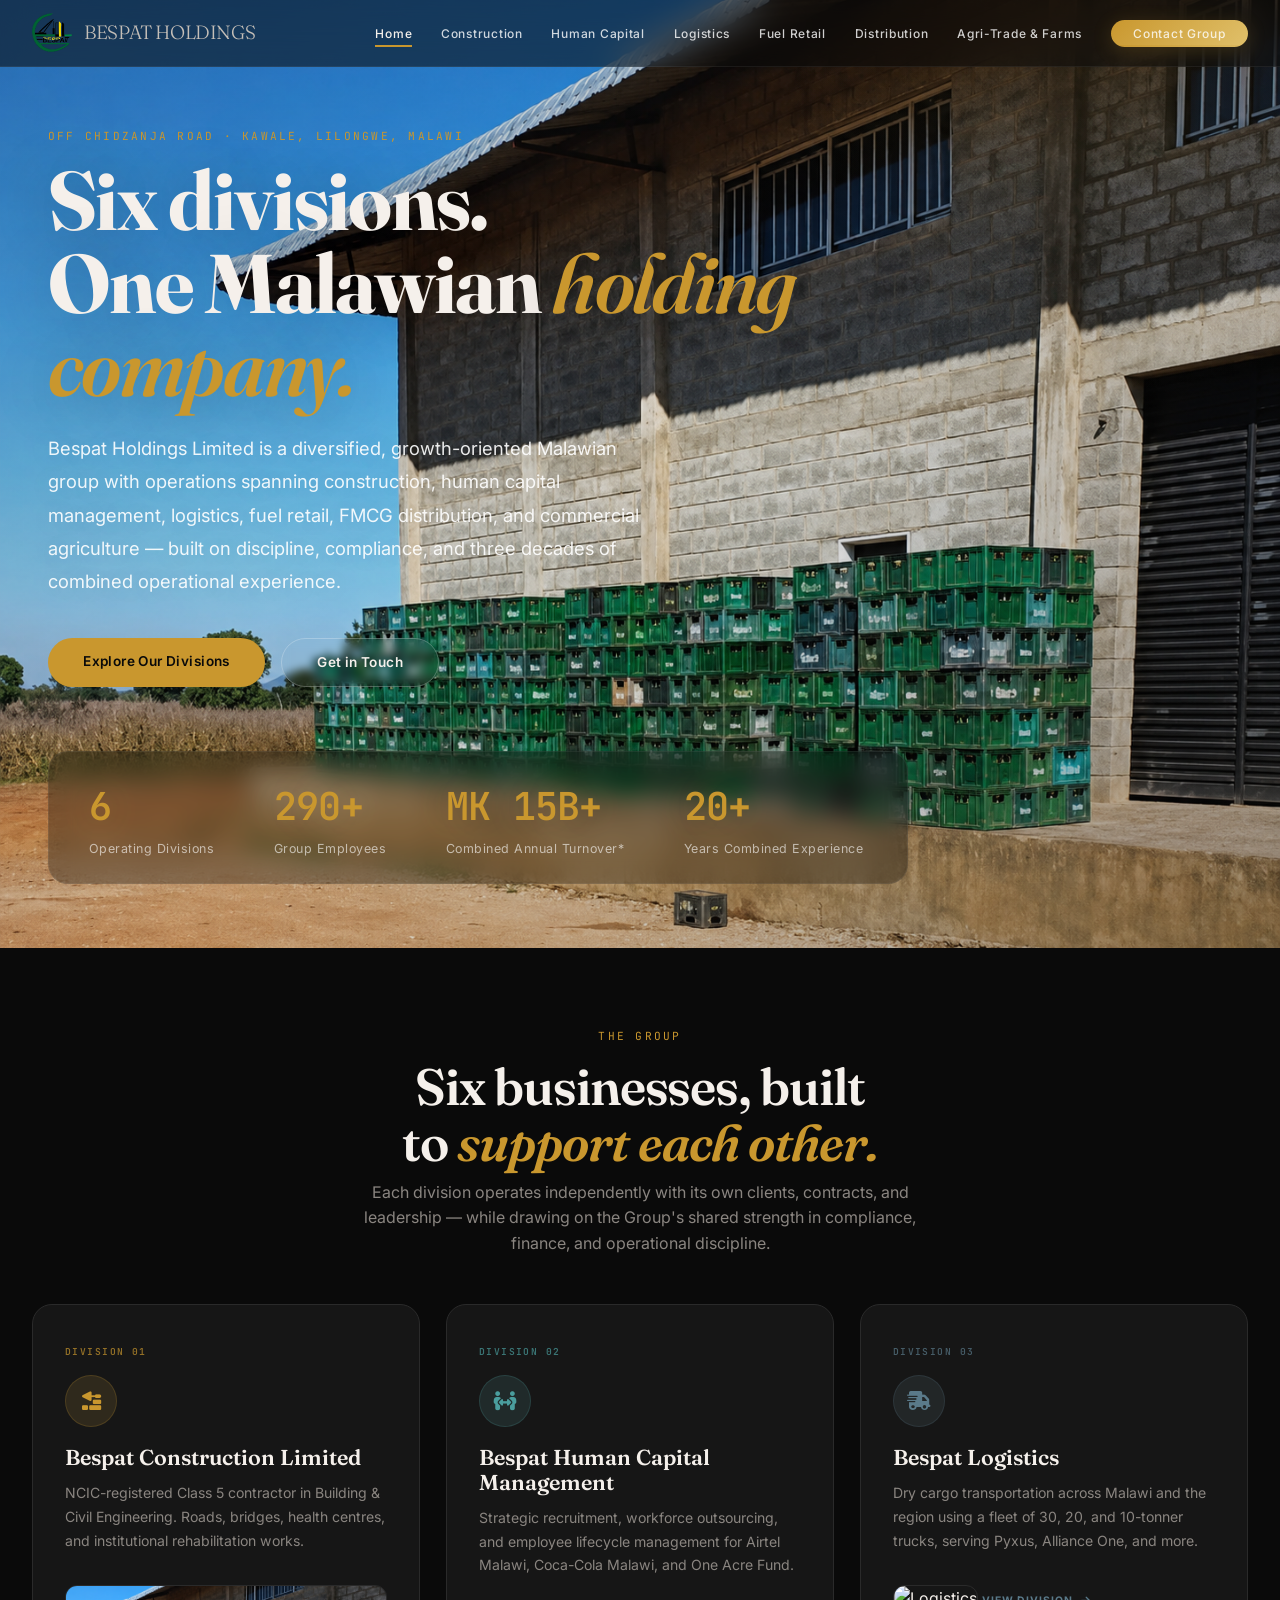
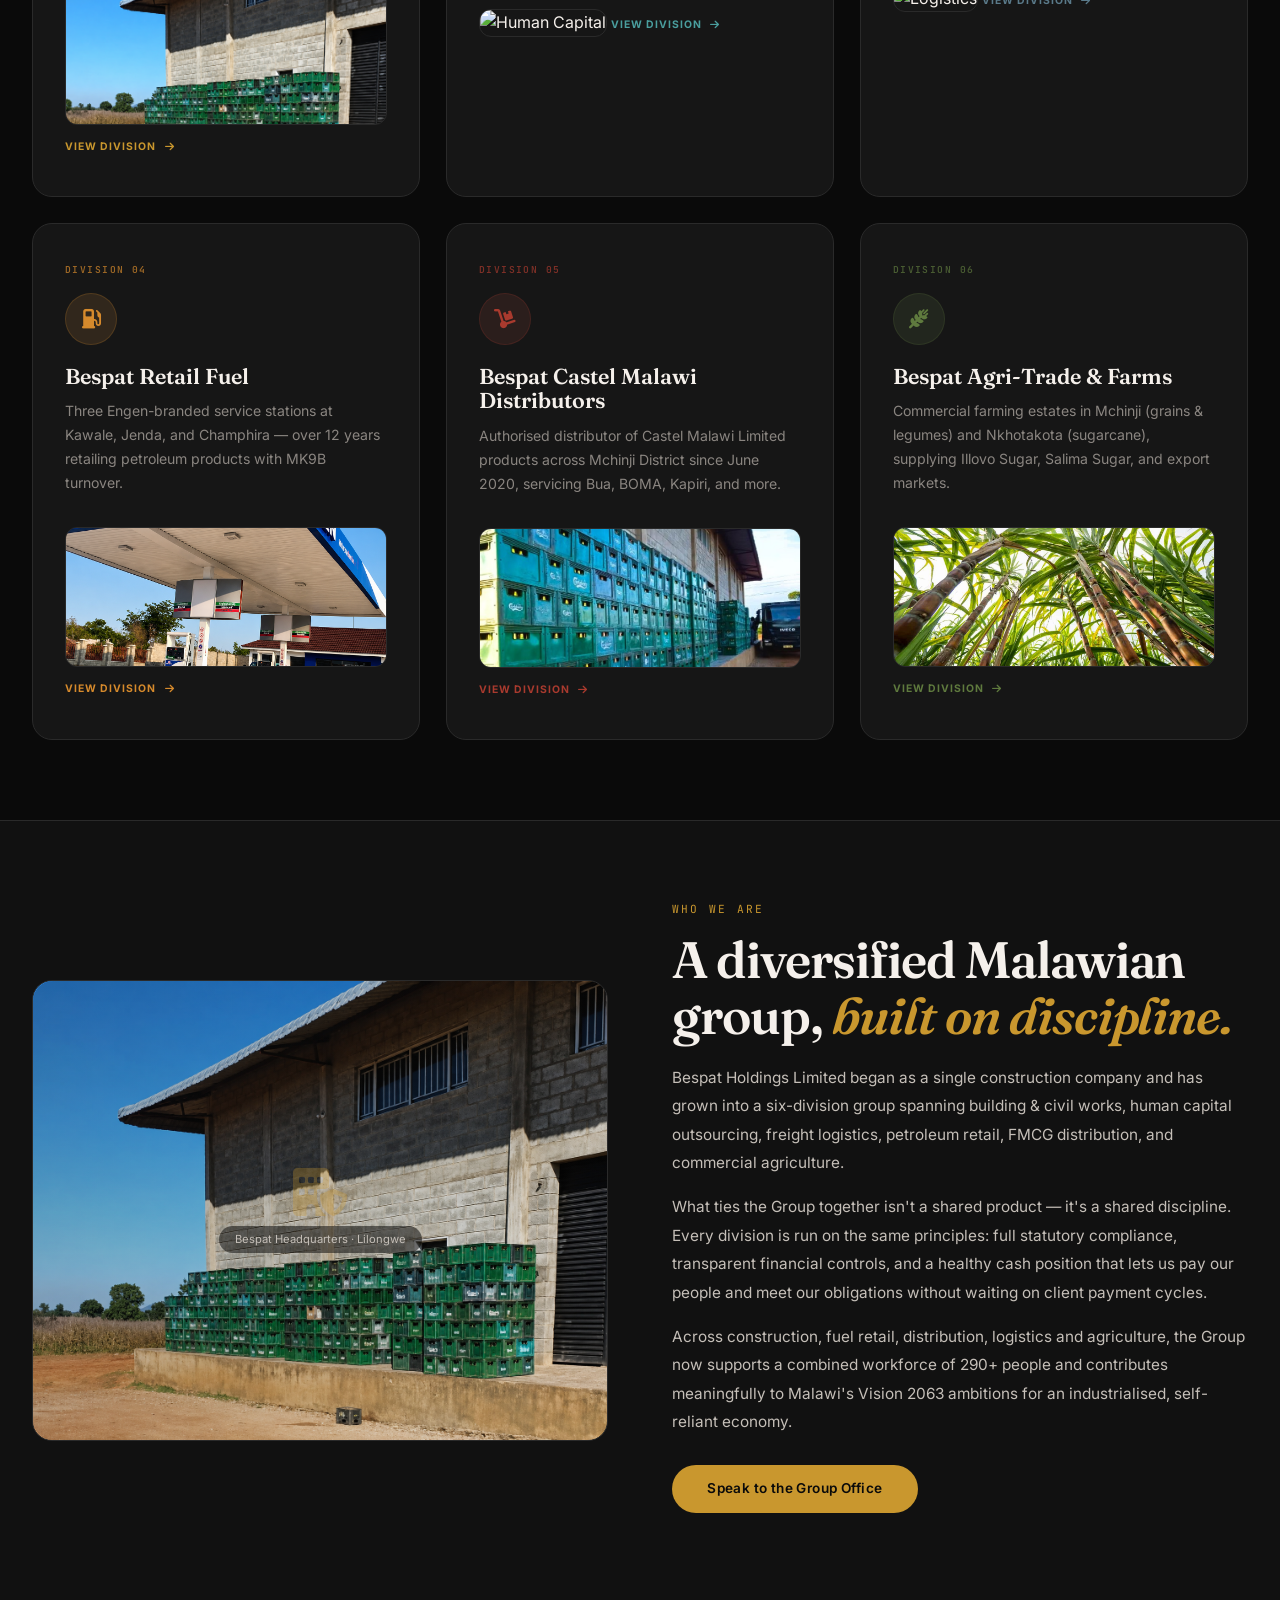
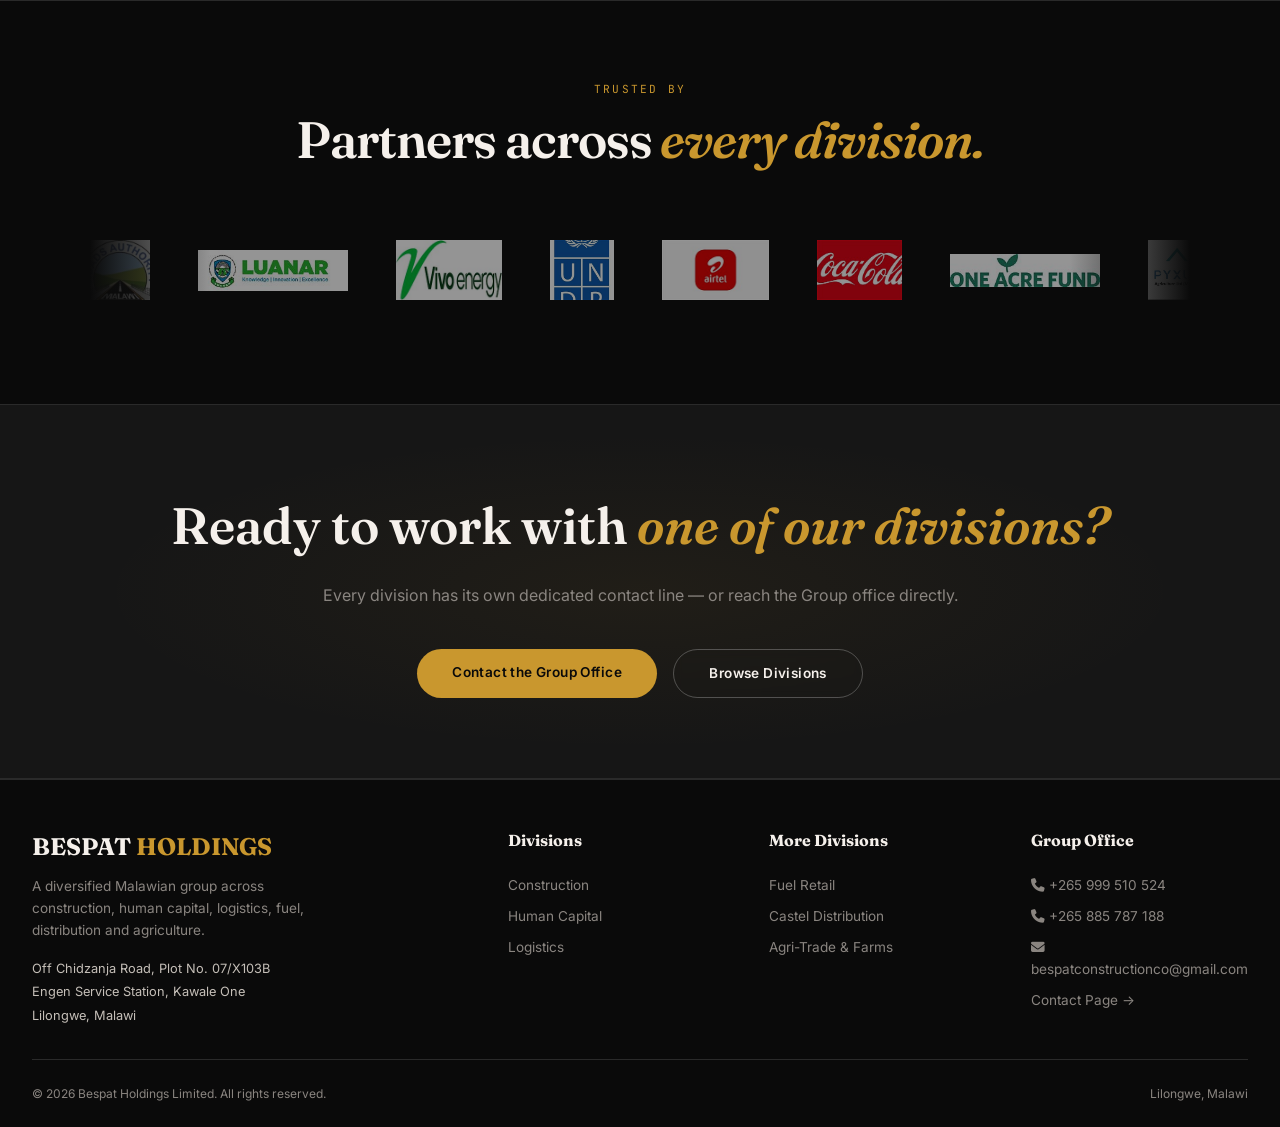
==== index.html @ 0e3af20f "Initial commit: Bespat Holdings website" ====
<!DOCTYPE html>
<html lang="en">
<head>
    <meta charset="UTF-8" />
    <meta name="viewport" content="width=device-width, initial-scale=1.0" />
    <title>Bespat Holdings Limited — Malawi's Premier Diversified Group</title>
    <link rel="stylesheet" href="https://cdnjs.cloudflare.com/ajax/libs/font-awesome/6.5.0/css/all.min.css" />
    <link rel="preconnect" href="https://fonts.googleapis.com" />
    <link rel="preconnect" href="https://fonts.gstatic.com" crossorigin />
    <link href="https://fonts.googleapis.com/css2?family=Fraunces:ital,opsz,wght@0,9..144,300;0,9..144,400;0,9..144,600;0,9..144,700;1,9..144,300;1,9..144,600&family=Inter:opsz,wght@14..32,300;14..32,400;14..32,500;14..32,600&family=JetBrains+Mono:wght@400;600&display=swap" rel="stylesheet" />
    <style>
        /* ── RESET ── */
        * {
            margin: 0;
            padding: 0;
            box-sizing: border-box;
        }

        :root {
            --gold: #C9972E;
            --gold-light: #e0c06a;
            --gold-glow: rgba(201, 151, 46, 0.2);
            --dark: #0a0a0a;
            --dark-surface: #111111;
            --dark-card: #161616;
            --dark-border: #2a2a2a;
            --bone: #f5f0eb;
            --bone-muted: #c5bfb8;
            --muted: #8a8580;
            --muted-light: rgba(255, 255, 255, 0.7);
            --font-display: 'Fraunces', serif;
            --font-body: 'Inter', sans-serif;
            --font-mono: 'JetBrains Mono', monospace;
        }

        body {
            background: var(--dark);
            color: var(--bone);
            font-family: var(--font-body);
            line-height: 1.6;
            overflow-x: hidden;
        }

        /* ── TYPOGRAPHY ── */
        .eyebrow {
            font-family: var(--font-mono);
            font-size: 0.7rem;
            letter-spacing: 0.2em;
            text-transform: uppercase;
            color: var(--gold);
            display: block;
            margin-bottom: 0.8rem;
            font-weight: 400;
        }

        .sec-title {
            font-family: var(--font-display);
            font-weight: 600;
            font-size: clamp(2rem, 4vw, 3.2rem);
            line-height: 1.1;
            letter-spacing: -0.02em;
        }
        .sec-title em {
            color: var(--gold);
            font-style: italic;
        }

        .sec-sub {
            color: var(--muted);
            font-size: 1rem;
            max-width: 600px;
            margin-top: 0.5rem;
        }

        .sec {
            padding: 5rem 0;
        }

        .sec-header {
            margin-bottom: 3rem;
        }
        .sec-header.center {
            text-align: center;
        }
        .sec-header.center .sec-sub {
            margin-left: auto;
            margin-right: auto;
        }

        /* ── BUTTONS ── */
        .btn {
            display: inline-block;
            padding: 0.8rem 2.2rem;
            border-radius: 60px;
            font-weight: 600;
            font-size: 0.85rem;
            text-decoration: none;
            transition: all 0.4s cubic-bezier(0.25, 0.46, 0.45, 0.94);
            letter-spacing: 0.03em;
            border: none;
            cursor: pointer;
            position: relative;
            overflow: hidden;
        }

        .btn-gold {
            background: var(--gold);
            color: var(--dark);
        }
        .btn-gold:hover {
            background: var(--gold-light);
            transform: translateY(-3px);
            box-shadow: 0 16px 48px rgba(201, 151, 46, 0.35);
        }

        .btn-outline-light {
            background: transparent;
            color: var(--bone);
            border: 1.5px solid rgba(255, 255, 255, 0.25);
            backdrop-filter: blur(4px);
        }
        .btn-outline-light:hover {
            background: rgba(255, 255, 255, 0.08);
            border-color: var(--gold);
            color: var(--gold);
            transform: translateY(-3px);
        }

        .btn-primary {
            background: var(--gold);
            color: var(--dark);
        }
        .btn-primary:hover {
            background: var(--gold-light);
            transform: translateY(-3px);
            box-shadow: 0 16px 48px rgba(201, 151, 46, 0.3);
        }

        /* ── NAV ── */
        .site-nav {
            position: fixed;
            top: 0;
            left: 0;
            right: 0;
            z-index: 1000;
            display: flex;
            justify-content: space-between;
            align-items: center;
            padding: 0.8rem 2rem;
            background: rgba(10, 10, 10, 0.55);
            backdrop-filter: blur(16px);
            -webkit-backdrop-filter: blur(16px);
            border-bottom: 1px solid rgba(255, 255, 255, 0.06);
            transition: background 0.3s ease;
        }
        .site-nav.scrolled {
            background: rgba(10, 10, 10, 0.85);
            backdrop-filter: blur(20px);
            -webkit-backdrop-filter: blur(20px);
        }
        .nav-logo {
            display: flex;
            align-items: center;
            gap: 0.7rem;
            text-decoration: none;
            color: var(--bone);
            flex-shrink: 0;
        }
        .nav-logo img {
            height: 40px;
            width: auto;
            object-fit: contain;
            display: block;
        }
        .nav-logo .logo-text {
            font-family: var(--font-display);
            font-weight: 700;
            font-size: 1.2rem;
            letter-spacing: -0.02em;
            display: flex;
            align-items: center;
            gap: 0.5rem;
        }
        .nav-logo .logo-text span {
            font-weight: 300;
            color: var(--bone-muted);
        }
        .nav-logo .logo-fallback {
            display: none;
            align-items: center;
            justify-content: center;
            width: 38px;
            height: 38px;
            background: linear-gradient(135deg, var(--gold), var(--gold-light));
            color: var(--dark);
            border-radius: 50%;
            font-weight: 700;
            font-size: 1.2rem;
            font-family: var(--font-display);
            box-shadow: 0 0 30px rgba(201, 151, 46, 0.2);
        }

        .nav-hamburger {
            display: none;
            flex-direction: column;
            gap: 5px;
            cursor: pointer;
            background: none;
            border: none;
            padding: 5px;
            z-index: 1001;
        }
        .nav-hamburger span {
            display: block;
            width: 28px;
            height: 2px;
            background: var(--bone);
            transition: all 0.3s ease;
            border-radius: 2px;
        }
        .nav-hamburger.active span:nth-child(1) {
            transform: rotate(45deg) translate(5px, 5px);
        }
        .nav-hamburger.active span:nth-child(2) {
            opacity: 0;
        }
        .nav-hamburger.active span:nth-child(3) {
            transform: rotate(-45deg) translate(5px, -5px);
        }

        .nav-links {
            display: flex;
            gap: 1.8rem;
            list-style: none;
            align-items: center;
            transition: all 0.3s ease;
        }
        .nav-links a {
            color: rgba(255, 255, 255, 0.8);
            text-decoration: none;
            font-size: 0.75rem;
            font-weight: 500;
            letter-spacing: 0.06em;
            transition: 0.3s;
            border-bottom: 2px solid transparent;
            padding-bottom: 0.25rem;
            white-space: nowrap;
        }
        .nav-links a:hover,
        .nav-links a.active {
            color: var(--bone);
            border-bottom-color: var(--gold);
        }
        .nav-cta {
            background: linear-gradient(135deg, var(--gold), var(--gold-light));
            color: var(--dark);
            padding: 0.4rem 1.4rem;
            border-radius: 40px;
            font-weight: 700;
            font-size: 0.7rem;
            text-decoration: none;
            transition: 0.3s;
            letter-spacing: 0.05em;
            box-shadow: 0 4px 20px rgba(201, 151, 46, 0.2);
            white-space: nowrap;
        }
        .nav-cta:hover {
            transform: translateY(-2px);
            box-shadow: 0 8px 32px rgba(201, 151, 46, 0.35);
        }

        /* ── MOBILE NAV TOGGLE ── */
        @media (max-width: 768px) {
            .nav-hamburger {
                display: flex;
            }
            .nav-links {
                position: fixed;
                top: 0;
                right: -100%;
                width: 280px;
                height: 100vh;
                background: rgba(10, 10, 10, 0.98);
                backdrop-filter: blur(20px);
                -webkit-backdrop-filter: blur(20px);
                flex-direction: column;
                padding: 5rem 2rem 2rem;
                gap: 1.5rem;
                align-items: flex-start;
                transition: right 0.3s ease;
                border-left: 1px solid rgba(255, 255, 255, 0.05);
            }
            .nav-links.open {
                right: 0;
            }
            .nav-links a {
                font-size: 1rem;
                white-space: normal;
            }
            .nav-cta {
                align-self: flex-start;
                font-size: 0.85rem;
                padding: 0.6rem 2rem;
            }
            .site-nav {
                padding: 0.6rem 1.2rem;
            }
            .nav-logo img {
                height: 32px;
            }
            .nav-logo .logo-text {
                font-size: 1rem;
            }
        }

        /* ── HOME HERO ── */
        .home-hero {
            position: relative;
            min-height: 100vh;
            display: flex;
            align-items: center;
            padding: 8rem 3rem 4rem;
            overflow: hidden;
            background: var(--dark);
        }

        .home-hero-bg {
            position: absolute;
            inset: 0;
            z-index: 0;
            background-image: url('house.png');
            background-size: cover;
            background-position: center 30%;
            background-repeat: no-repeat;
        }
        .home-hero-bg::after {
            content: '';
            position: absolute;
            inset: 0;
            background: linear-gradient(135deg,
                    rgba(10, 10, 10, 0.25) 0%,
                    rgba(10, 10, 10, 0.1) 50%,
                    rgba(10, 10, 10, 0.35) 100%);
        }

        .home-hero .gold-accent {
            position: absolute;
            width: 700px;
            height: 700px;
            border-radius: 50%;
            background: radial-gradient(circle, rgba(201, 151, 46, 0.08) 0%, transparent 70%);
            top: -300px;
            right: -200px;
            z-index: 1;
            pointer-events: none;
        }
        .home-hero .gold-accent-2 {
            position: absolute;
            width: 500px;
            height: 500px;
            border-radius: 50%;
            background: radial-gradient(circle, rgba(201, 151, 46, 0.05) 0%, transparent 70%);
            bottom: -200px;
            left: -100px;
            z-index: 1;
            pointer-events: none;
        }

        .home-hero-inner {
            position: relative;
            z-index: 2;
            max-width: 860px;
        }

        .home-hero h1 {
            font-family: var(--font-display);
            font-weight: 700;
            font-size: clamp(3rem, 7vw, 5.2rem);
            line-height: 1.0;
            letter-spacing: -0.02em;
            color: var(--bone);
            text-shadow: 0 4px 60px rgba(0, 0, 0, 0.3);
        }
        .home-hero h1 em {
            color: var(--gold);
            font-style: italic;
            font-weight: 600;
        }

        .home-hero p.lead {
            font-size: 1.15rem;
            color: rgba(255, 255, 255, 0.9);
            margin-top: 1.5rem;
            max-width: 620px;
            line-height: 1.8;
            text-shadow: 0 2px 30px rgba(0, 0, 0, 0.2);
            font-weight: 400;
        }

        .home-hero-btns {
            display: flex;
            gap: 1rem;
            margin-top: 2.5rem;
            flex-wrap: wrap;
        }

        .hero-stat-row {
            display: grid;
            grid-template-columns: repeat(4, auto);
            gap: 3.5rem;
            margin-top: 4rem;
            position: relative;
            z-index: 2;
            background: rgba(0, 0, 0, 0.3);
            backdrop-filter: blur(12px);
            padding: 1.5rem 2.5rem;
            border-radius: 20px;
            border: 1px solid rgba(255, 255, 255, 0.06);
        }
        .stat-num {
            font-family: var(--font-mono);
            font-size: 2.4rem;
            font-weight: 600;
            color: var(--gold);
            letter-spacing: -0.02em;
            text-shadow: 0 0 40px rgba(201, 151, 46, 0.2);
        }
        .stat-label {
            font-size: 0.78rem;
            color: rgba(255, 255, 255, 0.6);
            font-weight: 400;
            letter-spacing: 0.04em;
            margin-top: 0.1rem;
        }

        /* ── DIVISION PILLARS ── */
        .pillars-grid {
            display: grid;
            grid-template-columns: repeat(3, 1fr);
            gap: 1.6rem;
            max-width: 1240px;
            margin: 0 auto;
        }
        .pillar-card {
            background: var(--dark-card);
            border: 1px solid var(--dark-border);
            padding: 2.4rem 2rem;
            position: relative;
            overflow: hidden;
            transition: all 0.5s cubic-bezier(0.25, 0.46, 0.45, 0.94);
            text-decoration: none;
            color: inherit;
            display: block;
            border-radius: 20px;
        }
        .pillar-card::before {
            content: '';
            position: absolute;
            top: 0;
            left: 0;
            width: 100%;
            height: 3px;
            background: var(--pc-accent);
            transform: scaleX(0);
            transform-origin: left;
            transition: transform 0.5s cubic-bezier(0.25, 0.46, 0.45, 0.94);
        }
        .pillar-card:hover::before {
            transform: scaleX(1);
        }
        .pillar-card:hover {
            transform: translateY(-8px);
            border-color: var(--pc-accent);
            background: #1e1e1e;
            box-shadow: 0 32px 64px rgba(0, 0, 0, 0.5), 0 0 60px rgba(201, 151, 46, 0.03);
        }
        .pillar-num {
            font-family: var(--font-mono);
            font-size: 0.6rem;
            letter-spacing: 0.15em;
            color: var(--pc-accent);
            font-weight: 600;
            margin-bottom: 1rem;
            display: block;
            opacity: 0.7;
        }
        .pillar-icon {
            width: 52px;
            height: 52px;
            border-radius: 50%;
            background: color-mix(in srgb, var(--pc-accent) 12%, #1a1a1a);
            display: flex;
            align-items: center;
            justify-content: center;
            color: var(--pc-accent);
            font-size: 1.2rem;
            margin-bottom: 1.2rem;
            border: 1px solid color-mix(in srgb, var(--pc-accent) 20%, transparent);
        }
        .pillar-card h3 {
            font-family: var(--font-display);
            font-weight: 600;
            font-size: 1.35rem;
            color: var(--bone);
            margin-bottom: 0.6rem;
            line-height: 1.15;
        }
        .pillar-card p {
            font-size: 0.88rem;
            color: var(--muted);
            line-height: 1.7;
            margin-bottom: 1.2rem;
        }
        .pillar-link {
            font-size: 0.65rem;
            letter-spacing: 0.1em;
            text-transform: uppercase;
            font-weight: 700;
            color: var(--pc-accent);
            display: inline-flex;
            align-items: center;
            gap: 0.5rem;
            transition: 0.3s;
        }
        .pillar-card:hover .pillar-link i {
            transform: translateX(5px);
        }
        .pillar-link i {
            transition: transform 0.3s;
        }

        /* ── DIVISION IMAGES ── */
        .division-img {
            width: 100%;
            height: 140px;
            object-fit: cover;
            border-radius: 12px;
            margin-top: 0.8rem;
            border: 1px solid var(--dark-border);
            transition: 0.4s;
        }
        .pillar-card:hover .division-img {
            border-color: var(--pc-accent);
            transform: scale(1.02);
        }

        /* ── ABOUT ── */
        .about-grid {
            display: grid;
            grid-template-columns: 1fr 1fr;
            gap: 4rem;
            align-items: center;
            max-width: 1240px;
            margin: 0 auto;
        }
        .about-body p {
            font-size: 0.96rem;
            color: var(--bone-muted);
            line-height: 1.85;
            margin-bottom: 1rem;
        }
        .about-img-wrap {
            aspect-ratio: 4/3.2;
            background: var(--dark-card);
            border-radius: 20px;
            border: 1px solid var(--dark-border);
            display: flex;
            align-items: center;
            justify-content: center;
            flex-direction: column;
            color: var(--muted);
            font-size: 0.85rem;
            gap: 0.6rem;
            background-image: url('house.png');
            background-size: cover;
            background-position: center;
            position: relative;
            overflow: hidden;
        }
        .about-img-wrap::after {
            content: '';
            position: absolute;
            inset: 0;
            background: linear-gradient(135deg, rgba(10, 10, 10, 0.3), rgba(10, 10, 10, 0.05));
            border-radius: 20px;
        }
        .about-img-wrap .ph-icon {
            font-size: 3rem;
            color: var(--gold);
            opacity: 0.3;
            z-index: 1;
        }
        .about-img-wrap span {
            z-index: 1;
            background: rgba(0, 0, 0, 0.5);
            padding: 0.3rem 1rem;
            border-radius: 20px;
            font-size: 0.7rem;
            color: var(--bone-muted);
        }

        /* ── TRUST LOGOS ── */
        .trust-slider-wrap {
            position: relative;
            max-width: 1100px;
            margin: 0 auto;
            overflow: hidden;
            padding: 1.5rem 0;
        }
        .trust-slider {
            display: flex;
            gap: 3rem;
            animation: scrollLogos 45s linear infinite;
            width: max-content;
        }
        .trust-slider:hover {
            animation-play-state: paused;
        }
        .trust-slider .logo-item {
            display: flex;
            align-items: center;
            justify-content: center;
            flex-shrink: 0;
            height: 60px;
            transition: transform 0.4s cubic-bezier(0.25, 0.46, 0.45, 0.94);
            opacity: 0.6;
        }
        .trust-slider .logo-item:hover {
            transform: scale(1.1);
            opacity: 1;
        }
        .trust-slider .logo-item img {
            height: 100%;
            width: auto;
            max-width: 150px;
            object-fit: contain;
            filter: brightness(0.9) contrast(1.1);
        }
        @keyframes scrollLogos {
            0% {
                transform: translateX(0);
            }
            100% {
                transform: translateX(-50%);
            }
        }
        .trust-fade-left,
        .trust-fade-right {
            position: absolute;
            top: 0;
            bottom: 0;
            width: 120px;
            pointer-events: none;
            z-index: 2;
        }
        .trust-fade-left {
            left: 0;
            background: linear-gradient(to right, var(--dark) 0%, transparent 100%);
        }
        .trust-fade-right {
            right: 0;
            background: linear-gradient(to left, var(--dark) 0%, transparent 100%);
        }

        /* ── CTA ── */
        .cta-band {
            background: var(--dark-card);
            border-top: 1px solid var(--dark-border);
            border-bottom: 1px solid var(--dark-border);
            text-align: center;
            padding: 5rem 3rem;
            position: relative;
            overflow: hidden;
        }
        .cta-band::before {
            content: '';
            position: absolute;
            inset: 0;
            background: radial-gradient(ellipse at center, rgba(201, 151, 46, 0.06) 0%, transparent 60%);
        }
        .cta-band h2 {
            font-family: var(--font-display);
            font-weight: 600;
            font-size: clamp(2rem, 4.6vw, 3.2rem);
            position: relative;
            z-index: 1;
        }
        .cta-band h2 em {
            color: var(--gold);
            font-style: italic;
        }
        .cta-band p {
            color: var(--muted);
            margin: 1rem 0 2rem;
            position: relative;
            z-index: 1;
        }
        .cta-band .home-hero-btns {
            justify-content: center;
            position: relative;
            z-index: 1;
        }

        /* ── FOOTER ── */
        .site-footer {
            background: var(--dark);
            border-top: 1px solid var(--dark-border);
            padding: 3rem 2rem 1.5rem;
        }
        .footer-grid {
            max-width: 1240px;
            margin: 0 auto;
            display: grid;
            grid-template-columns: 2fr 1fr 1fr 1fr;
            gap: 3rem;
        }
        .footer-brand .fb-logo {
            font-family: var(--font-display);
            font-weight: 700;
            font-size: 1.5rem;
        }
        .footer-brand .fb-logo span {
            color: var(--gold);
        }
        .footer-brand .fb-tag {
            color: var(--muted);
            font-size: 0.85rem;
            max-width: 300px;
            margin: 0.6rem 0 1rem;
        }
        .footer-brand .fb-addr {
            color: var(--bone-muted);
            font-size: 0.8rem;
            line-height: 1.8;
        }
        .footer-col h4 {
            font-family: var(--font-display);
            font-size: 1rem;
            margin-bottom: 1rem;
            color: var(--bone);
        }
        .footer-col a {
            display: block;
            color: var(--muted);
            text-decoration: none;
            font-size: 0.85rem;
            padding: 0.3rem 0;
            transition: 0.3s;
        }
        .footer-col a:hover {
            color: var(--gold);
            padding-left: 0.3rem;
        }
        .footer-bottom {
            max-width: 1240px;
            margin: 2rem auto 0;
            padding-top: 1.5rem;
            border-top: 1px solid var(--dark-border);
            display: flex;
            justify-content: space-between;
            font-size: 0.75rem;
            color: var(--muted);
        }

        /* ── RESPONSIVE ── */
        @media (max-width: 980px) {
            .pillars-grid {
                grid-template-columns: 1fr 1fr;
            }
            .about-grid {
                grid-template-columns: 1fr;
                gap: 2.2rem;
            }
            .hero-stat-row {
                grid-template-columns: repeat(2, auto);
                gap: 2rem;
                padding: 1.2rem 1.8rem;
            }
            .footer-grid {
                grid-template-columns: 1fr 1fr;
                gap: 2rem;
            }
        }
        @media (max-width: 640px) {
            .pillars-grid {
                grid-template-columns: 1fr;
            }
            .home-hero {
                padding: 7rem 1.5rem 3rem;
            }
            .hero-stat-row {
                grid-template-columns: 1fr 1fr;
                gap: 1.2rem;
                padding: 1rem;
            }
            .stat-num {
                font-size: 1.8rem;
            }
            .trust-fade-left,
            .trust-fade-right {
                width: 60px;
            }
            .trust-slider .logo-item {
                height: 40px;
            }
            .trust-slider .logo-item img {
                max-width: 80px;
            }
            .trust-slider {
                gap: 1.8rem;
            }
            .footer-grid {
                grid-template-columns: 1fr;
                gap: 1.5rem;
            }
            .footer-bottom {
                flex-direction: column;
                gap: 0.5rem;
                text-align: center;
            }
            .division-img {
                height: 100px;
            }
        }
    </style>
</head>
<body>

    <!-- ══ NAV ══ -->
    <nav class="site-nav" id="siteNav">
        <a class="nav-logo" href="index.html">
            <img src="HUMAN logo.png" alt="Bespat Holdings Logo" onerror="this.style.display='none'; this.parentElement.querySelector('.logo-fallback').style.display='flex';" />
            <div class="logo-text" style="display:flex; align-items:center; gap:0.7rem;">
                <span class="logo-fallback">B</span>
                <span>BESPAT <span style="font-weight:300;color:var(--bone-muted);">HOLDINGS</span></span>
            </div>
        </a>

        <button class="nav-hamburger" id="hamburger" aria-label="Toggle navigation">
            <span></span>
            <span></span>
            <span></span>
        </button>

        <ul class="nav-links" id="navLinks">
            <li><a href="index.html" class="active">Home</a></li>
            <li><a href="construction.html">Construction</a></li>
            <li><a href="human-capital.html">Human Capital</a></li>
            <li><a href="logistics.html">Logistics</a></li>
            <li><a href="fuel-retail.html">Fuel Retail</a></li>
            <li><a href="distribution.html">Distribution</a></li>
            <li><a href="agri-trade.html">Agri-Trade &amp; Farms</a></li>
            <li><a class="nav-cta" href="contact-group.html">Contact Group</a></li>
        </ul>
    </nav>

    <!-- ══ HERO ══ -->
    <header class="home-hero">
        <div class="home-hero-bg"></div>
        <div class="gold-accent"></div>
        <div class="gold-accent-2"></div>

        <div class="home-hero-inner">
            <span class="eyebrow">Off Chidzanja Road · Kawale, Lilongwe, Malawi</span>
            <h1>Six divisions.<br>One Malawian <em>holding company.</em></h1>
            <p class="lead">Bespat Holdings Limited is a diversified, growth-oriented Malawian group with operations spanning construction, human capital management, logistics, fuel retail, FMCG distribution, and commercial agriculture — built on discipline, compliance, and three decades of combined operational experience.</p>
            <div class="home-hero-btns">
                <a class="btn btn-gold" href="#divisions">Explore Our Divisions</a>
                <a class="btn btn-outline-light" href="contact-group.html">Get in Touch</a>
            </div>
            <div class="hero-stat-row">
                <div><div class="stat-num">6</div><div class="stat-label">Operating Divisions</div></div>
                <div><div class="stat-num">290+</div><div class="stat-label">Group Employees</div></div>
                <div><div class="stat-num">MK 15B+</div><div class="stat-label">Combined Annual Turnover*</div></div>
                <div><div class="stat-num">20+</div><div class="stat-label">Years Combined Experience</div></div>
            </div>
        </div>
    </header>

    <!-- ══ DIVISIONS ══ -->
    <section class="sec" id="divisions" style="background: var(--dark);">
        <div class="container" style="max-width:1280px;margin:0 auto;padding:0 2rem;">
            <div class="sec-header center">
                <span class="eyebrow">The Group</span>
                <h2 class="sec-title">Six businesses, built<br>to <em>support each other.</em></h2>
                <p class="sec-sub">Each division operates independently with its own clients, contracts, and leadership — while drawing on the Group's shared strength in compliance, finance, and operational discipline.</p>
            </div>

            <div class="pillars-grid">

                <a class="pillar-card" href="construction.html" style="--pc-accent: #C9972E;">
                    <span class="pillar-num">DIVISION 01</span>
                    <div class="pillar-icon"><i class="fa-solid fa-trowel-bricks"></i></div>
                    <h3>Bespat Construction Limited</h3>
                    <p>NCIC-registered Class 5 contractor in Building &amp; Civil Engineering. Roads, bridges, health centres, and institutional rehabilitation works.</p>
                    <img src="house.png" alt="Construction" class="division-img" />
                    <span class="pillar-link">View Division <i class="fa-solid fa-arrow-right"></i></span>
                </a>

                <a class="pillar-card" href="human-capital.html" style="--pc-accent: #4A9E9E;">
                    <span class="pillar-num">DIVISION 02</span>
                    <div class="pillar-icon"><i class="fa-solid fa-people-arrows"></i></div>
                    <h3>Bespat Human Capital Management</h3>
                    <p>Strategic recruitment, workforce outsourcing, and employee lifecycle management for Airtel Malawi, Coca-Cola Malawi, and One Acre Fund.</p>
                    <img src="our sales team.png" alt="Human Capital" class="division-img" />
                    <span class="pillar-link">View Division <i class="fa-solid fa-arrow-right"></i></span>
                </a>

                <a class="pillar-card" href="logistics.html" style="--pc-accent: #5A7A8A;">
                    <span class="pillar-num">DIVISION 03</span>
                    <div class="pillar-icon"><i class="fa-solid fa-truck-fast"></i></div>
                    <h3>Bespat Logistics</h3>
                    <p>Dry cargo transportation across Malawi and the region using a fleet of 30, 20, and 10-tonner trucks, serving Pyxus, Alliance One, and more.</p>
                    <img src="cargo-truck.png" alt="Logistics" class="division-img" />
                    <span class="pillar-link">View Division <i class="fa-solid fa-arrow-right"></i></span>
                </a>

                <a class="pillar-card" href="fuel-retail.html" style="--pc-accent: #D68A2C;">
                    <span class="pillar-num">DIVISION 04</span>
                    <div class="pillar-icon"><i class="fa-solid fa-gas-pump"></i></div>
                    <h3>Bespat Retail Fuel</h3>
                    <p>Three Engen-branded service stations at Kawale, Jenda, and Champhira — over 12 years retailing petroleum products with MK9B turnover.</p>
                    <img src="fuel-station.png" alt="Fuel Retail" class="division-img" />
                    <span class="pillar-link">View Division <i class="fa-solid fa-arrow-right"></i></span>
                </a>

                <a class="pillar-card" href="distribution.html" style="--pc-accent: #A93A2E;">
                    <span class="pillar-num">DIVISION 05</span>
                    <div class="pillar-icon"><i class="fa-solid fa-dolly"></i></div>
                    <h3>Bespat Castel Malawi Distributors</h3>
                    <p>Authorised distributor of Castel Malawi Limited products across Mchinji District since June 2020, servicing Bua, BOMA, Kapiri, and more.</p>
                    <img src="castel-distributor.jpg" alt="Distribution" class="division-img" />
                    <span class="pillar-link">View Division <i class="fa-solid fa-arrow-right"></i></span>
                </a>

                <a class="pillar-card" href="agri-trade.html" style="--pc-accent: #5F7A3E;">
                    <span class="pillar-num">DIVISION 06</span>
                    <div class="pillar-icon"><i class="fa-solid fa-wheat-awn"></i></div>
                    <h3>Bespat Agri-Trade &amp; Farms</h3>
                    <p>Commercial farming estates in Mchinji (grains &amp; legumes) and Nkhotakota (sugarcane), supplying Illovo Sugar, Salima Sugar, and export markets.</p>
                    <img src="sugarcane.jpg" alt="Agri-Trade" class="division-img" />
                    <span class="pillar-link">View Division <i class="fa-solid fa-arrow-right"></i></span>
                </a>

            </div>
        </div>
    </section>

    <!-- ══ ABOUT ══ -->
    <section class="sec" style="background: var(--dark-surface); border-top: 1px solid var(--dark-border); border-bottom: 1px solid var(--dark-border);">
        <div class="container" style="max-width:1280px;margin:0 auto;padding:0 2rem;">
            <div class="about-grid">
                <div class="about-img-wrap">
                    <i class="fa-solid fa-building-shield ph-icon"></i>
                    <span>Bespat Headquarters · Lilongwe</span>
                </div>
                <div class="about-body">
                    <span class="eyebrow">Who We Are</span>
                    <h2 class="sec-title" style="margin-bottom:1.2rem">A diversified Malawian group, <em>built on discipline.</em></h2>
                    <p>Bespat Holdings Limited began as a single construction company and has grown into a six-division group spanning building &amp; civil works, human capital outsourcing, freight logistics, petroleum retail, FMCG distribution, and commercial agriculture.</p>
                    <p>What ties the Group together isn't a shared product — it's a shared discipline. Every division is run on the same principles: full statutory compliance, transparent financial controls, and a healthy cash position that lets us pay our people and meet our obligations without waiting on client payment cycles.</p>
                    <p>Across construction, fuel retail, distribution, logistics and agriculture, the Group now supports a combined workforce of 290+ people and contributes meaningfully to Malawi's Vision 2063 ambitions for an industrialised, self-reliant economy.</p>
                    <a class="btn btn-primary" href="contact-group.html" style="margin-top:0.8rem">Speak to the Group Office</a>
                </div>
            </div>
        </div>
    </section>

    <!-- ══ TRUSTED BY ══ -->
    <section class="sec" style="background: var(--dark);">
        <div class="container" style="max-width:1280px;margin:0 auto;padding:0 2rem;">
            <div class="sec-header center">
                <span class="eyebrow">Trusted By</span>
                <h2 class="sec-title">Partners across <em>every division.</em></h2>
            </div>
            <div class="trust-slider-wrap">
                <div class="trust-fade-left"></div>
                <div class="trust-fade-right"></div>
                <div class="trust-slider">
                    <!-- First set -->
                    <div class="logo-item"><img src="roadauthoritylogo.jpg" alt="Roads Authority" /></div>
                    <div class="logo-item"><img src="luanar.jpg" alt="LUANAR" /></div>
                    <div class="logo-item"><img src="vivoenergylogo.jpg" alt="VIVO Energy" /></div>
                    <div class="logo-item"><img src="UNDP.jpg" alt="UNDP" /></div>
                    <div class="logo-item"><img src="airtelmoneylogo.jpg" alt="Airtel Malawi" /></div>
                    <div class="logo-item"><img src="cocacolalogo.jpg" alt="Coca-Cola Malawi" /></div>
                    <div class="logo-item"><img src="oneacrefund logo.jpg" alt="One Acre Fund" /></div>
                    <div class="logo-item"><img src="pyxuslogo.jpg" alt="Pyxus" /></div>
                    <div class="logo-item"><img src="allianceonelogo.jpg" alt="Alliance One" /></div>
                    <div class="logo-item"><img src="engenlogo.jpg" alt="Engen" /></div>
                    <div class="logo-item"><img src="Castel Malawi Limitedlogo.jpg" alt="Castel Malawi" /></div>
                    <div class="logo-item"><img src="illovosugarlogo.jpg" alt="Illovo Sugar" /></div>
                    <div class="logo-item"><img src="salimasugarlogo.jpg" alt="Salima Sugar" /></div>
                    <div class="logo-item"><img src="worldvisionmwlogo.jpg" alt="World Vision" /></div>
                    <div class="logo-item"><img src="planinternationallogo.jpg" alt="PLAN Malawi" /></div>
                    <div class="logo-item"><img src="Norwegian Church Aidlogo.jpg" alt="Norwegian Church Aid" /></div>
                    <!-- Duplicate for seamless loop -->
                    <div class="logo-item"><img src="roadauthoritylogo.jpg" alt="Roads Authority" /></div>
                    <div class="logo-item"><img src="luanar.jpg" alt="LUANAR" /></div>
                    <div class="logo-item"><img src="vivoenergylogo.jpg" alt="VIVO Energy" /></div>
                    <div class="logo-item"><img src="UNDP.jpg" alt="UNDP" /></div>
                    <div class="logo-item"><img src="airtelmoneylogo.jpg" alt="Airtel Malawi" /></div>
                    <div class="logo-item"><img src="cocacolalogo.jpg" alt="Coca-Cola Malawi" /></div>
                    <div class="logo-item"><img src="oneacrefund logo.jpg" alt="One Acre Fund" /></div>
                    <div class="logo-item"><img src="pyxuslogo.jpg" alt="Pyxus" /></div>
                    <div class="logo-item"><img src="allianceonelogo.jpg" alt="Alliance One" /></div>
                    <div class="logo-item"><img src="engenlogo.jpg" alt="Engen" /></div>
                    <div class="logo-item"><img src="Castel Malawi Limitedlogo.jpg" alt="Castel Malawi" /></div>
                    <div class="logo-item"><img src="illovosugarlogo.jpg" alt="Illovo Sugar" /></div>
                    <div class="logo-item"><img src="salimasugarlogo.jpg" alt="Salima Sugar" /></div>
                    <div class="logo-item"><img src="worldvisionmwlogo.jpg" alt="World Vision" /></div>
                    <div class="logo-item"><img src="planinternationallogo.jpg" alt="PLAN Malawi" /></div>
                    <div class="logo-item"><img src="Norwegian Church Aidlogo.jpg" alt="Norwegian Church Aid" /></div>
                </div>
            </div>
        </div>
    </section>

    <!-- ══ CTA ══ -->
    <div class="cta-band">
        <h2>Ready to work with <em>one of our divisions?</em></h2>
        <p>Every division has its own dedicated contact line — or reach the Group office directly.</p>
        <div class="home-hero-btns">
            <a class="btn btn-gold" href="contact-group.html">Contact the Group Office</a>
            <a class="btn btn-outline-light" href="#divisions">Browse Divisions</a>
        </div>
    </div>

    <!-- ══ FOOTER ══ -->
    <footer class="site-footer">
        <div class="footer-grid">
            <div class="footer-brand">
                <div class="fb-logo">BESPAT <span>HOLDINGS</span></div>
                <p class="fb-tag">A diversified Malawian group across construction, human capital, logistics, fuel, distribution and agriculture.</p>
                <p class="fb-addr">Off Chidzanja Road, Plot No. 07/X103B<br>Engen Service Station, Kawale One<br>Lilongwe, Malawi</p>
            </div>
            <div class="footer-col">
                <h4>Divisions</h4>
                <a href="construction.html">Construction</a>
                <a href="human-capital.html">Human Capital</a>
                <a href="logistics.html">Logistics</a>
            </div>
            <div class="footer-col">
                <h4>More Divisions</h4>
                <a href="fuel-retail.html">Fuel Retail</a>
                <a href="distribution.html">Castel Distribution</a>
                <a href="agri-trade.html">Agri-Trade &amp; Farms</a>
            </div>
            <div class="footer-col">
                <h4>Group Office</h4>
                <a href="tel:+265999510524"><i class="fa-solid fa-phone"></i> +265 999 510 524</a>
                <a href="tel:+265885787188"><i class="fa-solid fa-phone"></i> +265 885 787 188</a>
                <a href="mailto:bespatconstructionco@gmail.com"><i class="fa-solid fa-envelope"></i> bespatconstructionco@gmail.com</a>
                <a href="contact-group.html">Contact Page →</a>
            </div>
        </div>
        <div class="footer-bottom">
            <span>© 2026 Bespat Holdings Limited. All rights reserved.</span>
            <span>Lilongwe, Malawi</span>
        </div>
    </footer>

    <script>
        // ── HAMBURGER MENU TOGGLE ──
        const hamburger = document.getElementById('hamburger');
        const navLinks = document.getElementById('navLinks');

        hamburger.addEventListener('click', function() {
            this.classList.toggle('active');
            navLinks.classList.toggle('open');
        });

        // Close menu when a link is clicked
        document.querySelectorAll('.nav-links a').forEach(link => {
            link.addEventListener('click', () => {
                hamburger.classList.remove('active');
                navLinks.classList.remove('open');
            });
        });

        // Close menu when clicking outside
        document.addEventListener('click', function(e) {
            if (!e.target.closest('.site-nav')) {
                hamburger.classList.remove('active');
                navLinks.classList.remove('open');
            }
        });

        // ── SCROLL EFFECT FOR HEADER ──
        window.addEventListener('scroll', function() {
            const nav = document.getElementById('siteNav');
            if (window.scrollY > 50) {
                nav.classList.add('scrolled');
            } else {
                nav.classList.remove('scrolled');
            }
        });
    </script>
</body>
</html>
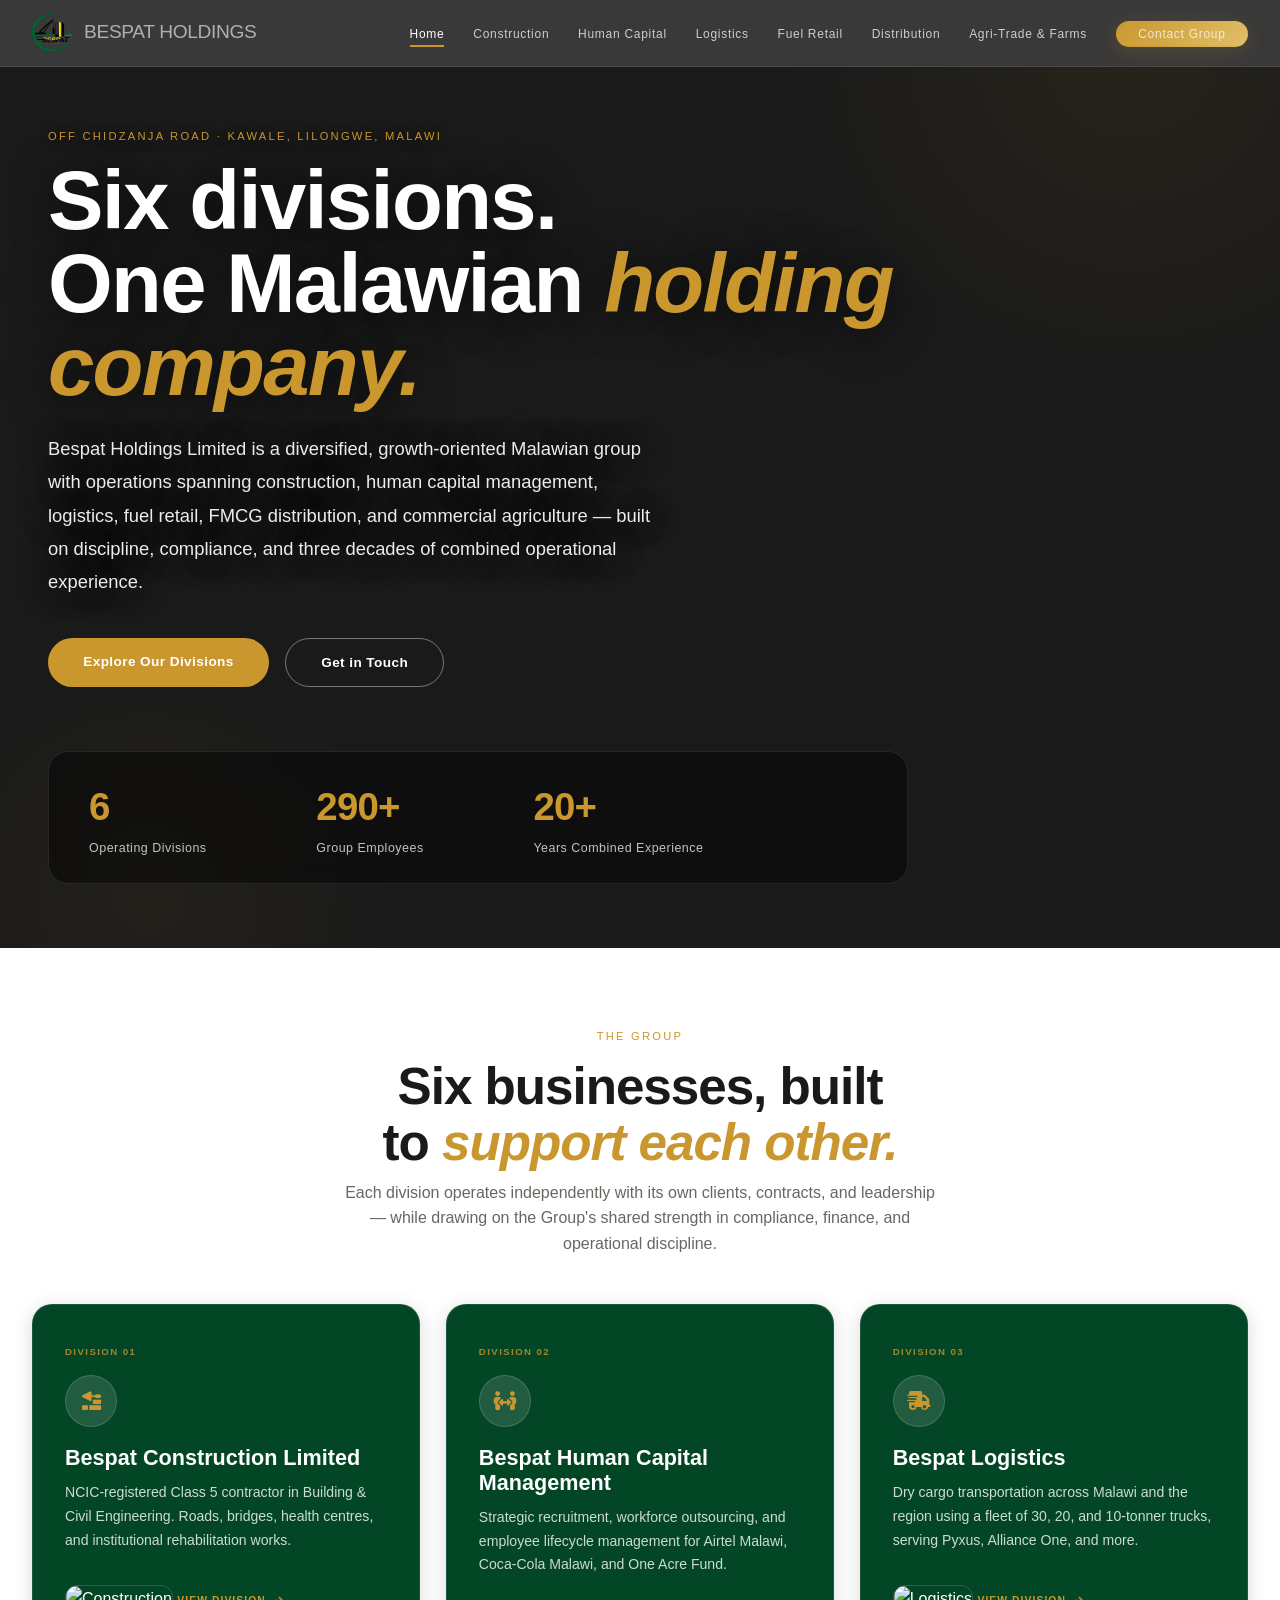
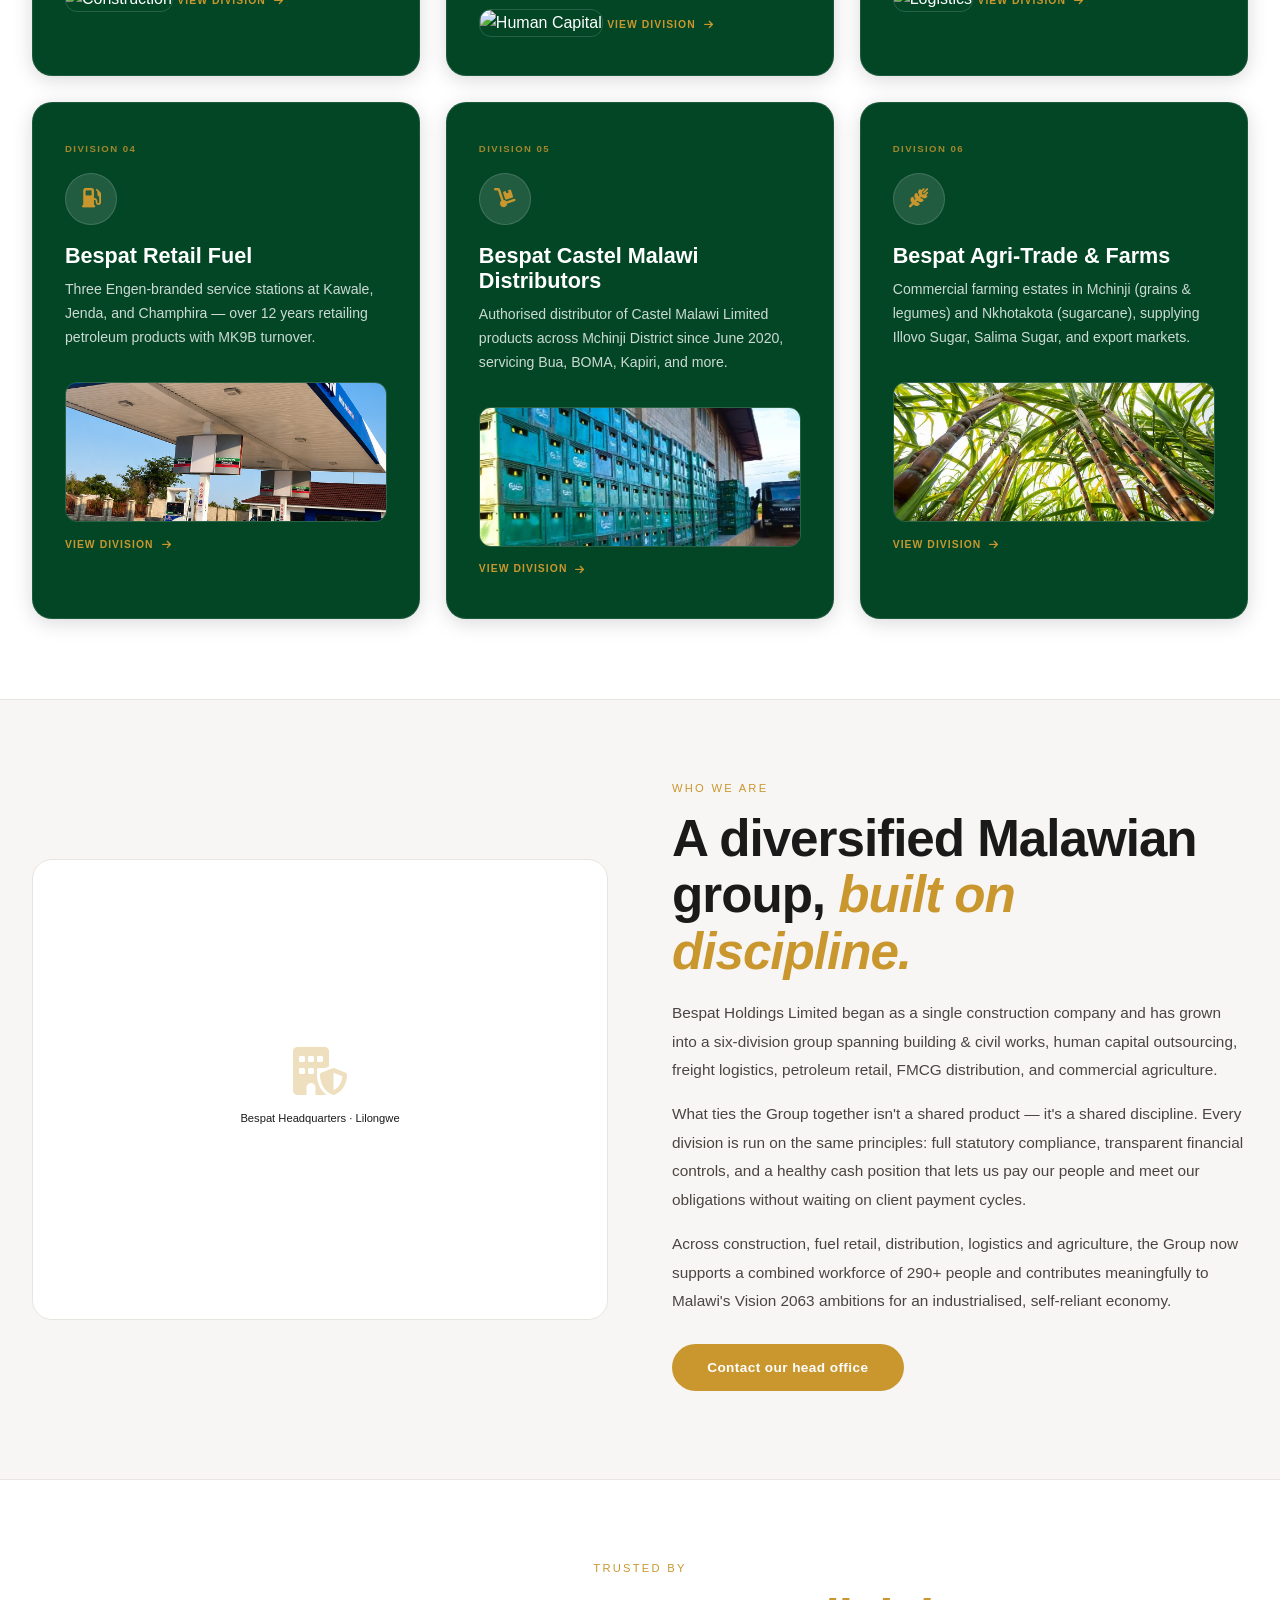
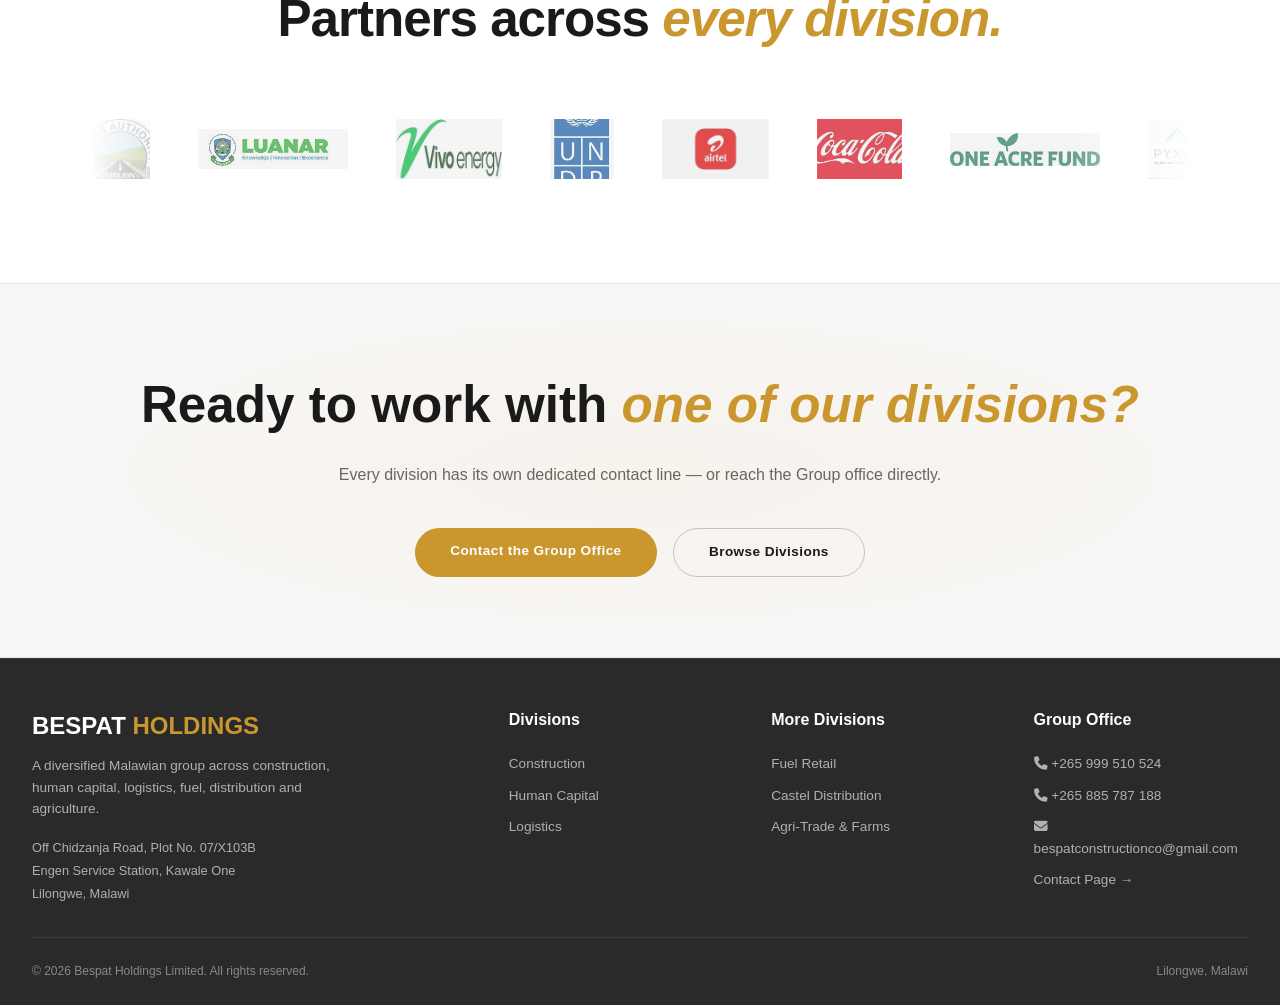
==== commit cb0e3039: "Replace image source for construction division" ====
--- a/index.html
+++ b/index.html
@@ -21,20 +21,21 @@
             --gold-light: #e0c06a;
             --gold-glow: rgba(201, 151, 46, 0.2);
             --dark: #0a0a0a;
-            --dark-surface: #111111;
-            --dark-card: #161616;
-            --dark-border: #2a2a2a;
-            --bone: #f5f0eb;
-            --bone-muted: #c5bfb8;
-            --muted: #8a8580;
-            --muted-light: rgba(255, 255, 255, 0.7);
-            --font-display: 'Fraunces', serif;
-            --font-body: 'Inter', sans-serif;
-            --font-mono: 'JetBrains Mono', monospace;
+            --dark-surface: #f8f6f4;
+            --dark-card: #ffffff;
+            --dark-border: #e8e4e0;
+            --bone: #1a1a1a;
+            --bone-muted: #4a4540;
+            --muted: #6b6560;
+            --muted-light: rgba(0, 0, 0, 0.7);
+            --font-display: Arial, Helvetica, sans-serif;
+            --font-body: Arial, Helvetica, sans-serif;
+            --font-mono: Arial, Helvetica, sans-serif;
+            --green: #034626;
         }
 
         body {
-            background: var(--dark);
+            background: #ffffff;
             color: var(--bone);
             font-family: var(--font-body);
             line-height: 1.6;
@@ -59,6 +60,7 @@
             font-size: clamp(2rem, 4vw, 3.2rem);
             line-height: 1.1;
             letter-spacing: -0.02em;
+            color: var(--bone);
         }
         .sec-title em {
             color: var(--gold);
@@ -105,7 +107,7 @@
 
         .btn-gold {
             background: var(--gold);
-            color: var(--dark);
+            color: #ffffff;
         }
         .btn-gold:hover {
             background: var(--gold-light);
@@ -115,12 +117,11 @@
 
         .btn-outline-light {
             background: transparent;
-            color: var(--bone);
-            border: 1.5px solid rgba(255, 255, 255, 0.25);
-            backdrop-filter: blur(4px);
+            color: #ffffff;
+            border: 1.5px solid rgba(255, 255, 255, 0.4);
         }
         .btn-outline-light:hover {
-            background: rgba(255, 255, 255, 0.08);
+            background: rgba(255, 255, 255, 0.15);
             border-color: var(--gold);
             color: var(--gold);
             transform: translateY(-3px);
@@ -128,7 +129,7 @@
 
         .btn-primary {
             background: var(--gold);
-            color: var(--dark);
+            color: #ffffff;
         }
         .btn-primary:hover {
             background: var(--gold-light);
@@ -147,23 +148,23 @@
             justify-content: space-between;
             align-items: center;
             padding: 0.8rem 2rem;
-            background: rgba(10, 10, 10, 0.55);
+            background: rgba(60, 60, 60, 0.92);
+            backdrop-filter: blur(12px);
+            -webkit-backdrop-filter: blur(12px);
+            border-bottom: 1px solid rgba(255, 255, 255, 0.08);
+            transition: background 0.3s ease;
+        }
+        .site-nav.scrolled {
+            background: rgba(40, 40, 40, 0.96);
             backdrop-filter: blur(16px);
             -webkit-backdrop-filter: blur(16px);
-            border-bottom: 1px solid rgba(255, 255, 255, 0.06);
-            transition: background 0.3s ease;
-        }
-        .site-nav.scrolled {
-            background: rgba(10, 10, 10, 0.85);
-            backdrop-filter: blur(20px);
-            -webkit-backdrop-filter: blur(20px);
         }
         .nav-logo {
             display: flex;
             align-items: center;
             gap: 0.7rem;
             text-decoration: none;
-            color: var(--bone);
+            color: #ffffff;
             flex-shrink: 0;
         }
         .nav-logo img {
@@ -180,10 +181,11 @@
             display: flex;
             align-items: center;
             gap: 0.5rem;
+            color: #ffffff;
         }
         .nav-logo .logo-text span {
             font-weight: 300;
-            color: var(--bone-muted);
+            color: rgba(255, 255, 255, 0.6);
         }
         .nav-logo .logo-fallback {
             display: none;
@@ -192,7 +194,7 @@
             width: 38px;
             height: 38px;
             background: linear-gradient(135deg, var(--gold), var(--gold-light));
-            color: var(--dark);
+            color: #ffffff;
             border-radius: 50%;
             font-weight: 700;
             font-size: 1.2rem;
@@ -214,7 +216,7 @@
             display: block;
             width: 28px;
             height: 2px;
-            background: var(--bone);
+            background: #ffffff;
             transition: all 0.3s ease;
             border-radius: 2px;
         }
@@ -236,7 +238,7 @@
             transition: all 0.3s ease;
         }
         .nav-links a {
-            color: rgba(255, 255, 255, 0.8);
+            color: rgba(255, 255, 255, 0.75);
             text-decoration: none;
             font-size: 0.75rem;
             font-weight: 500;
@@ -248,12 +250,12 @@
         }
         .nav-links a:hover,
         .nav-links a.active {
-            color: var(--bone);
+            color: #ffffff;
             border-bottom-color: var(--gold);
         }
         .nav-cta {
             background: linear-gradient(135deg, var(--gold), var(--gold-light));
-            color: var(--dark);
+            color: #ffffff;
             padding: 0.4rem 1.4rem;
             border-radius: 40px;
             font-weight: 700;
@@ -280,7 +282,7 @@
                 right: -100%;
                 width: 280px;
                 height: 100vh;
-                background: rgba(10, 10, 10, 0.98);
+                background: rgba(40, 40, 40, 0.98);
                 backdrop-filter: blur(20px);
                 -webkit-backdrop-filter: blur(20px);
                 flex-direction: column;
@@ -296,11 +298,13 @@
             .nav-links a {
                 font-size: 1rem;
                 white-space: normal;
+                color: rgba(255, 255, 255, 0.8);
             }
             .nav-cta {
                 align-self: flex-start;
                 font-size: 0.85rem;
                 padding: 0.6rem 2rem;
+                color: #ffffff;
             }
             .site-nav {
                 padding: 0.6rem 1.2rem;
@@ -321,27 +325,19 @@
             align-items: center;
             padding: 8rem 3rem 4rem;
             overflow: hidden;
-            background: var(--dark);
+            background: #1a1a1a;
         }
 
         .home-hero-bg {
             position: absolute;
             inset: 0;
             z-index: 0;
-            background-image: url('house.png');
+            background-image: url('bridge.jpeg');
             background-size: cover;
             background-position: center 30%;
             background-repeat: no-repeat;
         }
-        .home-hero-bg::after {
-            content: '';
-            position: absolute;
-            inset: 0;
-            background: linear-gradient(135deg,
-                    rgba(10, 10, 10, 0.25) 0%,
-                    rgba(10, 10, 10, 0.1) 50%,
-                    rgba(10, 10, 10, 0.35) 100%);
-        }
+        /* NO white overlay — image stays clear */
 
         .home-hero .gold-accent {
             position: absolute;
@@ -378,8 +374,8 @@
             font-size: clamp(3rem, 7vw, 5.2rem);
             line-height: 1.0;
             letter-spacing: -0.02em;
-            color: var(--bone);
-            text-shadow: 0 4px 60px rgba(0, 0, 0, 0.3);
+            color: #ffffff;
+            text-shadow: 0 4px 40px rgba(0, 0, 0, 0.7);
         }
         .home-hero h1 em {
             color: var(--gold);
@@ -389,11 +385,11 @@
 
         .home-hero p.lead {
             font-size: 1.15rem;
-            color: rgba(255, 255, 255, 0.9);
+            color: rgba(255, 255, 255, 0.92);
             margin-top: 1.5rem;
             max-width: 620px;
             line-height: 1.8;
-            text-shadow: 0 2px 30px rgba(0, 0, 0, 0.2);
+            text-shadow: 0 2px 30px rgba(0, 0, 0, 0.5);
             font-weight: 400;
         }
 
@@ -411,11 +407,11 @@
             margin-top: 4rem;
             position: relative;
             z-index: 2;
-            background: rgba(0, 0, 0, 0.3);
-            backdrop-filter: blur(12px);
+            background: rgba(0, 0, 0, 0.45);
+            backdrop-filter: blur(10px);
             padding: 1.5rem 2.5rem;
             border-radius: 20px;
-            border: 1px solid rgba(255, 255, 255, 0.06);
+            border: 1px solid rgba(255, 255, 255, 0.1);
         }
         .stat-num {
             font-family: var(--font-mono);
@@ -423,11 +419,10 @@
             font-weight: 600;
             color: var(--gold);
             letter-spacing: -0.02em;
-            text-shadow: 0 0 40px rgba(201, 151, 46, 0.2);
         }
         .stat-label {
             font-size: 0.78rem;
-            color: rgba(255, 255, 255, 0.6);
+            color: rgba(255, 255, 255, 0.75);
             font-weight: 400;
             letter-spacing: 0.04em;
             margin-top: 0.1rem;
@@ -442,16 +437,17 @@
             margin: 0 auto;
         }
         .pillar-card {
-            background: var(--dark-card);
-            border: 1px solid var(--dark-border);
+            background: var(--green);
+            border: 1px solid rgba(255, 255, 255, 0.1);
             padding: 2.4rem 2rem;
             position: relative;
             overflow: hidden;
             transition: all 0.5s cubic-bezier(0.25, 0.46, 0.45, 0.94);
             text-decoration: none;
-            color: inherit;
+            color: #ffffff;
             display: block;
             border-radius: 20px;
+            box-shadow: 0 4px 20px rgba(0, 0, 0, 0.15);
         }
         .pillar-card::before {
             content: '';
@@ -460,7 +456,7 @@
             left: 0;
             width: 100%;
             height: 3px;
-            background: var(--pc-accent);
+            background: var(--gold);
             transform: scaleX(0);
             transform-origin: left;
             transition: transform 0.5s cubic-bezier(0.25, 0.46, 0.45, 0.94);
@@ -470,44 +466,44 @@
         }
         .pillar-card:hover {
             transform: translateY(-8px);
-            border-color: var(--pc-accent);
-            background: #1e1e1e;
-            box-shadow: 0 32px 64px rgba(0, 0, 0, 0.5), 0 0 60px rgba(201, 151, 46, 0.03);
+            border-color: var(--gold);
+            background: #025a33;
+            box-shadow: 0 32px 64px rgba(0, 0, 0, 0.3), 0 0 60px rgba(201, 151, 46, 0.05);
         }
         .pillar-num {
             font-family: var(--font-mono);
             font-size: 0.6rem;
             letter-spacing: 0.15em;
-            color: var(--pc-accent);
+            color: var(--gold);
             font-weight: 600;
             margin-bottom: 1rem;
             display: block;
-            opacity: 0.7;
+            opacity: 0.8;
         }
         .pillar-icon {
             width: 52px;
             height: 52px;
             border-radius: 50%;
-            background: color-mix(in srgb, var(--pc-accent) 12%, #1a1a1a);
+            background: rgba(255, 255, 255, 0.12);
             display: flex;
             align-items: center;
             justify-content: center;
-            color: var(--pc-accent);
+            color: var(--gold);
             font-size: 1.2rem;
             margin-bottom: 1.2rem;
-            border: 1px solid color-mix(in srgb, var(--pc-accent) 20%, transparent);
+            border: 1px solid rgba(255, 255, 255, 0.15);
         }
         .pillar-card h3 {
             font-family: var(--font-display);
             font-weight: 600;
             font-size: 1.35rem;
-            color: var(--bone);
+            color: #ffffff;
             margin-bottom: 0.6rem;
             line-height: 1.15;
         }
         .pillar-card p {
             font-size: 0.88rem;
-            color: var(--muted);
+            color: rgba(255, 255, 255, 0.8);
             line-height: 1.7;
             margin-bottom: 1.2rem;
         }
@@ -516,7 +512,7 @@
             letter-spacing: 0.1em;
             text-transform: uppercase;
             font-weight: 700;
-            color: var(--pc-accent);
+            color: var(--gold);
             display: inline-flex;
             align-items: center;
             gap: 0.5rem;
@@ -529,18 +525,17 @@
             transition: transform 0.3s;
         }
 
-        /* ── DIVISION IMAGES ── */
         .division-img {
             width: 100%;
             height: 140px;
             object-fit: cover;
             border-radius: 12px;
             margin-top: 0.8rem;
-            border: 1px solid var(--dark-border);
+            border: 1px solid rgba(255, 255, 255, 0.15);
             transition: 0.4s;
         }
         .pillar-card:hover .division-img {
-            border-color: var(--pc-accent);
+            border-color: var(--gold);
             transform: scale(1.02);
         }
 
@@ -571,7 +566,7 @@
             color: var(--muted);
             font-size: 0.85rem;
             gap: 0.6rem;
-            background-image: url('house.png');
+            background-image: url('bridge.png');
             background-size: cover;
             background-position: center;
             position: relative;
@@ -581,7 +576,7 @@
             content: '';
             position: absolute;
             inset: 0;
-            background: linear-gradient(135deg, rgba(10, 10, 10, 0.3), rgba(10, 10, 10, 0.05));
+            background: linear-gradient(135deg, rgba(255, 255, 255, 0.2), rgba(255, 255, 255, 0.05));
             border-radius: 20px;
         }
         .about-img-wrap .ph-icon {
@@ -592,11 +587,11 @@
         }
         .about-img-wrap span {
             z-index: 1;
-            background: rgba(0, 0, 0, 0.5);
+            background: rgba(255, 255, 255, 0.8);
             padding: 0.3rem 1rem;
             border-radius: 20px;
             font-size: 0.7rem;
-            color: var(--bone-muted);
+            color: var(--bone);
         }
 
         /* ── TRUST LOGOS ── */
@@ -623,7 +618,7 @@
             flex-shrink: 0;
             height: 60px;
             transition: transform 0.4s cubic-bezier(0.25, 0.46, 0.45, 0.94);
-            opacity: 0.6;
+            opacity: 0.7;
         }
         .trust-slider .logo-item:hover {
             transform: scale(1.1);
@@ -634,7 +629,7 @@
             width: auto;
             max-width: 150px;
             object-fit: contain;
-            filter: brightness(0.9) contrast(1.1);
+            filter: brightness(0.95);
         }
         @keyframes scrollLogos {
             0% {
@@ -655,16 +650,16 @@
         }
         .trust-fade-left {
             left: 0;
-            background: linear-gradient(to right, var(--dark) 0%, transparent 100%);
+            background: linear-gradient(to right, #ffffff 0%, transparent 100%);
         }
         .trust-fade-right {
             right: 0;
-            background: linear-gradient(to left, var(--dark) 0%, transparent 100%);
+            background: linear-gradient(to left, #ffffff 0%, transparent 100%);
         }
 
         /* ── CTA ── */
         .cta-band {
-            background: var(--dark-card);
+            background: #f8f6f4;
             border-top: 1px solid var(--dark-border);
             border-bottom: 1px solid var(--dark-border);
             text-align: center;
@@ -676,7 +671,7 @@
             content: '';
             position: absolute;
             inset: 0;
-            background: radial-gradient(ellipse at center, rgba(201, 151, 46, 0.06) 0%, transparent 60%);
+            background: radial-gradient(ellipse at center, rgba(201, 151, 46, 0.04) 0%, transparent 60%);
         }
         .cta-band h2 {
             font-family: var(--font-display);
@@ -684,6 +679,7 @@
             font-size: clamp(2rem, 4.6vw, 3.2rem);
             position: relative;
             z-index: 1;
+            color: var(--bone);
         }
         .cta-band h2 em {
             color: var(--gold);
@@ -701,11 +697,12 @@
             z-index: 1;
         }
 
-        /* ── FOOTER ── */
+        /* ── FOOTER (DARK GREY) ── */
         .site-footer {
-            background: var(--dark);
-            border-top: 1px solid var(--dark-border);
+            background: #2a2a2a;
+            border-top: 1px solid rgba(255, 255, 255, 0.06);
             padding: 3rem 2rem 1.5rem;
+            color: #d0d0d0;
         }
         .footer-grid {
             max-width: 1240px;
@@ -718,18 +715,19 @@
             font-family: var(--font-display);
             font-weight: 700;
             font-size: 1.5rem;
+            color: #ffffff;
         }
         .footer-brand .fb-logo span {
             color: var(--gold);
         }
         .footer-brand .fb-tag {
-            color: var(--muted);
+            color: #b0b0b0;
             font-size: 0.85rem;
             max-width: 300px;
             margin: 0.6rem 0 1rem;
         }
         .footer-brand .fb-addr {
-            color: var(--bone-muted);
+            color: #b0b0b0;
             font-size: 0.8rem;
             line-height: 1.8;
         }
@@ -737,11 +735,11 @@
             font-family: var(--font-display);
             font-size: 1rem;
             margin-bottom: 1rem;
-            color: var(--bone);
+            color: #ffffff;
         }
         .footer-col a {
             display: block;
-            color: var(--muted);
+            color: #b0b0b0;
             text-decoration: none;
             font-size: 0.85rem;
             padding: 0.3rem 0;
@@ -755,11 +753,11 @@
             max-width: 1240px;
             margin: 2rem auto 0;
             padding-top: 1.5rem;
-            border-top: 1px solid var(--dark-border);
+            border-top: 1px solid rgba(255, 255, 255, 0.08);
             display: flex;
             justify-content: space-between;
             font-size: 0.75rem;
-            color: var(--muted);
+            color: #888;
         }
 
         /* ── RESPONSIVE ── */
@@ -832,7 +830,7 @@
             <img src="HUMAN logo.png" alt="Bespat Holdings Logo" onerror="this.style.display='none'; this.parentElement.querySelector('.logo-fallback').style.display='flex';" />
             <div class="logo-text" style="display:flex; align-items:center; gap:0.7rem;">
                 <span class="logo-fallback">B</span>
-                <span>BESPAT <span style="font-weight:300;color:var(--bone-muted);">HOLDINGS</span></span>
+                <span>BESPAT <span style="font-weight:300;color:rgba(255,255,255,0.6);">HOLDINGS</span></span>
             </div>
         </a>
 
@@ -861,7 +859,7 @@
         <div class="gold-accent-2"></div>
 
         <div class="home-hero-inner">
-            <span class="eyebrow">Off Chidzanja Road · Kawale, Lilongwe, Malawi</span>
+            <span class="eyebrow" style="color:var(--gold); text-shadow:0 2px 10px rgba(0,0,0,0.5);">Off Chidzanja Road · Kawale, Lilongwe, Malawi</span>
             <h1>Six divisions.<br>One Malawian <em>holding company.</em></h1>
             <p class="lead">Bespat Holdings Limited is a diversified, growth-oriented Malawian group with operations spanning construction, human capital management, logistics, fuel retail, FMCG distribution, and commercial agriculture — built on discipline, compliance, and three decades of combined operational experience.</p>
             <div class="home-hero-btns">
@@ -871,14 +869,13 @@
             <div class="hero-stat-row">
                 <div><div class="stat-num">6</div><div class="stat-label">Operating Divisions</div></div>
                 <div><div class="stat-num">290+</div><div class="stat-label">Group Employees</div></div>
-                <div><div class="stat-num">MK 15B+</div><div class="stat-label">Combined Annual Turnover*</div></div>
                 <div><div class="stat-num">20+</div><div class="stat-label">Years Combined Experience</div></div>
             </div>
         </div>
     </header>
 
-    <!-- ══ DIVISIONS ══ -->
-    <section class="sec" id="divisions" style="background: var(--dark);">
+    <!-- ══ DIVISIONS ── GREEN CARDS ══ -->
+    <section class="sec" id="divisions" style="background: #ffffff;">
         <div class="container" style="max-width:1280px;margin:0 auto;padding:0 2rem;">
             <div class="sec-header center">
                 <span class="eyebrow">The Group</span>
@@ -888,25 +885,25 @@
 
             <div class="pillars-grid">
 
-                <a class="pillar-card" href="construction.html" style="--pc-accent: #C9972E;">
+                <a class="pillar-card" href="construction.html">
                     <span class="pillar-num">DIVISION 01</span>
                     <div class="pillar-icon"><i class="fa-solid fa-trowel-bricks"></i></div>
                     <h3>Bespat Construction Limited</h3>
                     <p>NCIC-registered Class 5 contractor in Building &amp; Civil Engineering. Roads, bridges, health centres, and institutional rehabilitation works.</p>
-                    <img src="house.png" alt="Construction" class="division-img" />
+                    <img src="truck.jpeg" alt="Construction" class="division-img" />
                     <span class="pillar-link">View Division <i class="fa-solid fa-arrow-right"></i></span>
                 </a>
 
-                <a class="pillar-card" href="human-capital.html" style="--pc-accent: #4A9E9E;">
+                <a class="pillar-card" href="human-capital.html">
                     <span class="pillar-num">DIVISION 02</span>
                     <div class="pillar-icon"><i class="fa-solid fa-people-arrows"></i></div>
                     <h3>Bespat Human Capital Management</h3>
                     <p>Strategic recruitment, workforce outsourcing, and employee lifecycle management for Airtel Malawi, Coca-Cola Malawi, and One Acre Fund.</p>
-                    <img src="our sales team.png" alt="Human Capital" class="division-img" />
+                    <img src="human.jpeg" alt="Human Capital" class="division-img" />
                     <span class="pillar-link">View Division <i class="fa-solid fa-arrow-right"></i></span>
                 </a>
 
-                <a class="pillar-card" href="logistics.html" style="--pc-accent: #5A7A8A;">
+                <a class="pillar-card" href="logistics.html">
                     <span class="pillar-num">DIVISION 03</span>
                     <div class="pillar-icon"><i class="fa-solid fa-truck-fast"></i></div>
                     <h3>Bespat Logistics</h3>
@@ -915,7 +912,7 @@
                     <span class="pillar-link">View Division <i class="fa-solid fa-arrow-right"></i></span>
                 </a>
 
-                <a class="pillar-card" href="fuel-retail.html" style="--pc-accent: #D68A2C;">
+                <a class="pillar-card" href="fuel-retail.html">
                     <span class="pillar-num">DIVISION 04</span>
                     <div class="pillar-icon"><i class="fa-solid fa-gas-pump"></i></div>
                     <h3>Bespat Retail Fuel</h3>
@@ -924,7 +921,7 @@
                     <span class="pillar-link">View Division <i class="fa-solid fa-arrow-right"></i></span>
                 </a>
 
-                <a class="pillar-card" href="distribution.html" style="--pc-accent: #A93A2E;">
+                <a class="pillar-card" href="distribution.html">
                     <span class="pillar-num">DIVISION 05</span>
                     <div class="pillar-icon"><i class="fa-solid fa-dolly"></i></div>
                     <h3>Bespat Castel Malawi Distributors</h3>
@@ -933,7 +930,7 @@
                     <span class="pillar-link">View Division <i class="fa-solid fa-arrow-right"></i></span>
                 </a>
 
-                <a class="pillar-card" href="agri-trade.html" style="--pc-accent: #5F7A3E;">
+                <a class="pillar-card" href="agri-trade.html">
                     <span class="pillar-num">DIVISION 06</span>
                     <div class="pillar-icon"><i class="fa-solid fa-wheat-awn"></i></div>
                     <h3>Bespat Agri-Trade &amp; Farms</h3>
@@ -947,7 +944,7 @@
     </section>
 
     <!-- ══ ABOUT ══ -->
-    <section class="sec" style="background: var(--dark-surface); border-top: 1px solid var(--dark-border); border-bottom: 1px solid var(--dark-border);">
+    <section class="sec" style="background: #f8f6f4; border-top: 1px solid var(--dark-border); border-bottom: 1px solid var(--dark-border);">
         <div class="container" style="max-width:1280px;margin:0 auto;padding:0 2rem;">
             <div class="about-grid">
                 <div class="about-img-wrap">
@@ -960,14 +957,14 @@
                     <p>Bespat Holdings Limited began as a single construction company and has grown into a six-division group spanning building &amp; civil works, human capital outsourcing, freight logistics, petroleum retail, FMCG distribution, and commercial agriculture.</p>
                     <p>What ties the Group together isn't a shared product — it's a shared discipline. Every division is run on the same principles: full statutory compliance, transparent financial controls, and a healthy cash position that lets us pay our people and meet our obligations without waiting on client payment cycles.</p>
                     <p>Across construction, fuel retail, distribution, logistics and agriculture, the Group now supports a combined workforce of 290+ people and contributes meaningfully to Malawi's Vision 2063 ambitions for an industrialised, self-reliant economy.</p>
-                    <a class="btn btn-primary" href="contact-group.html" style="margin-top:0.8rem">Speak to the Group Office</a>
+                    <a class="btn btn-primary" href="contact-group.html" style="margin-top:0.8rem">Contact our head office</a>
                 </div>
             </div>
         </div>
     </section>
 
     <!-- ══ TRUSTED BY ══ -->
-    <section class="sec" style="background: var(--dark);">
+    <section class="sec" style="background: #ffffff;">
         <div class="container" style="max-width:1280px;margin:0 auto;padding:0 2rem;">
             <div class="sec-header center">
                 <span class="eyebrow">Trusted By</span>
@@ -1022,11 +1019,11 @@
         <p>Every division has its own dedicated contact line — or reach the Group office directly.</p>
         <div class="home-hero-btns">
             <a class="btn btn-gold" href="contact-group.html">Contact the Group Office</a>
-            <a class="btn btn-outline-light" href="#divisions">Browse Divisions</a>
+            <a class="btn btn-outline-light" href="#divisions" style="color:var(--bone); border-color:rgba(0,0,0,0.2);">Browse Divisions</a>
         </div>
     </div>
 
-    <!-- ══ FOOTER ══ -->
+    <!-- ══ FOOTER (DARK GREY) ══ -->
     <footer class="site-footer">
         <div class="footer-grid">
             <div class="footer-brand">
@@ -1070,7 +1067,6 @@
             navLinks.classList.toggle('open');
         });
 
-        // Close menu when a link is clicked
         document.querySelectorAll('.nav-links a').forEach(link => {
             link.addEventListener('click', () => {
                 hamburger.classList.remove('active');
@@ -1078,7 +1074,6 @@
             });
         });
 
-        // Close menu when clicking outside
         document.addEventListener('click', function(e) {
             if (!e.target.closest('.site-nav')) {
                 hamburger.classList.remove('active');
@@ -1097,4 +1092,4 @@
         });
     </script>
 </body>
-</html>+</html>
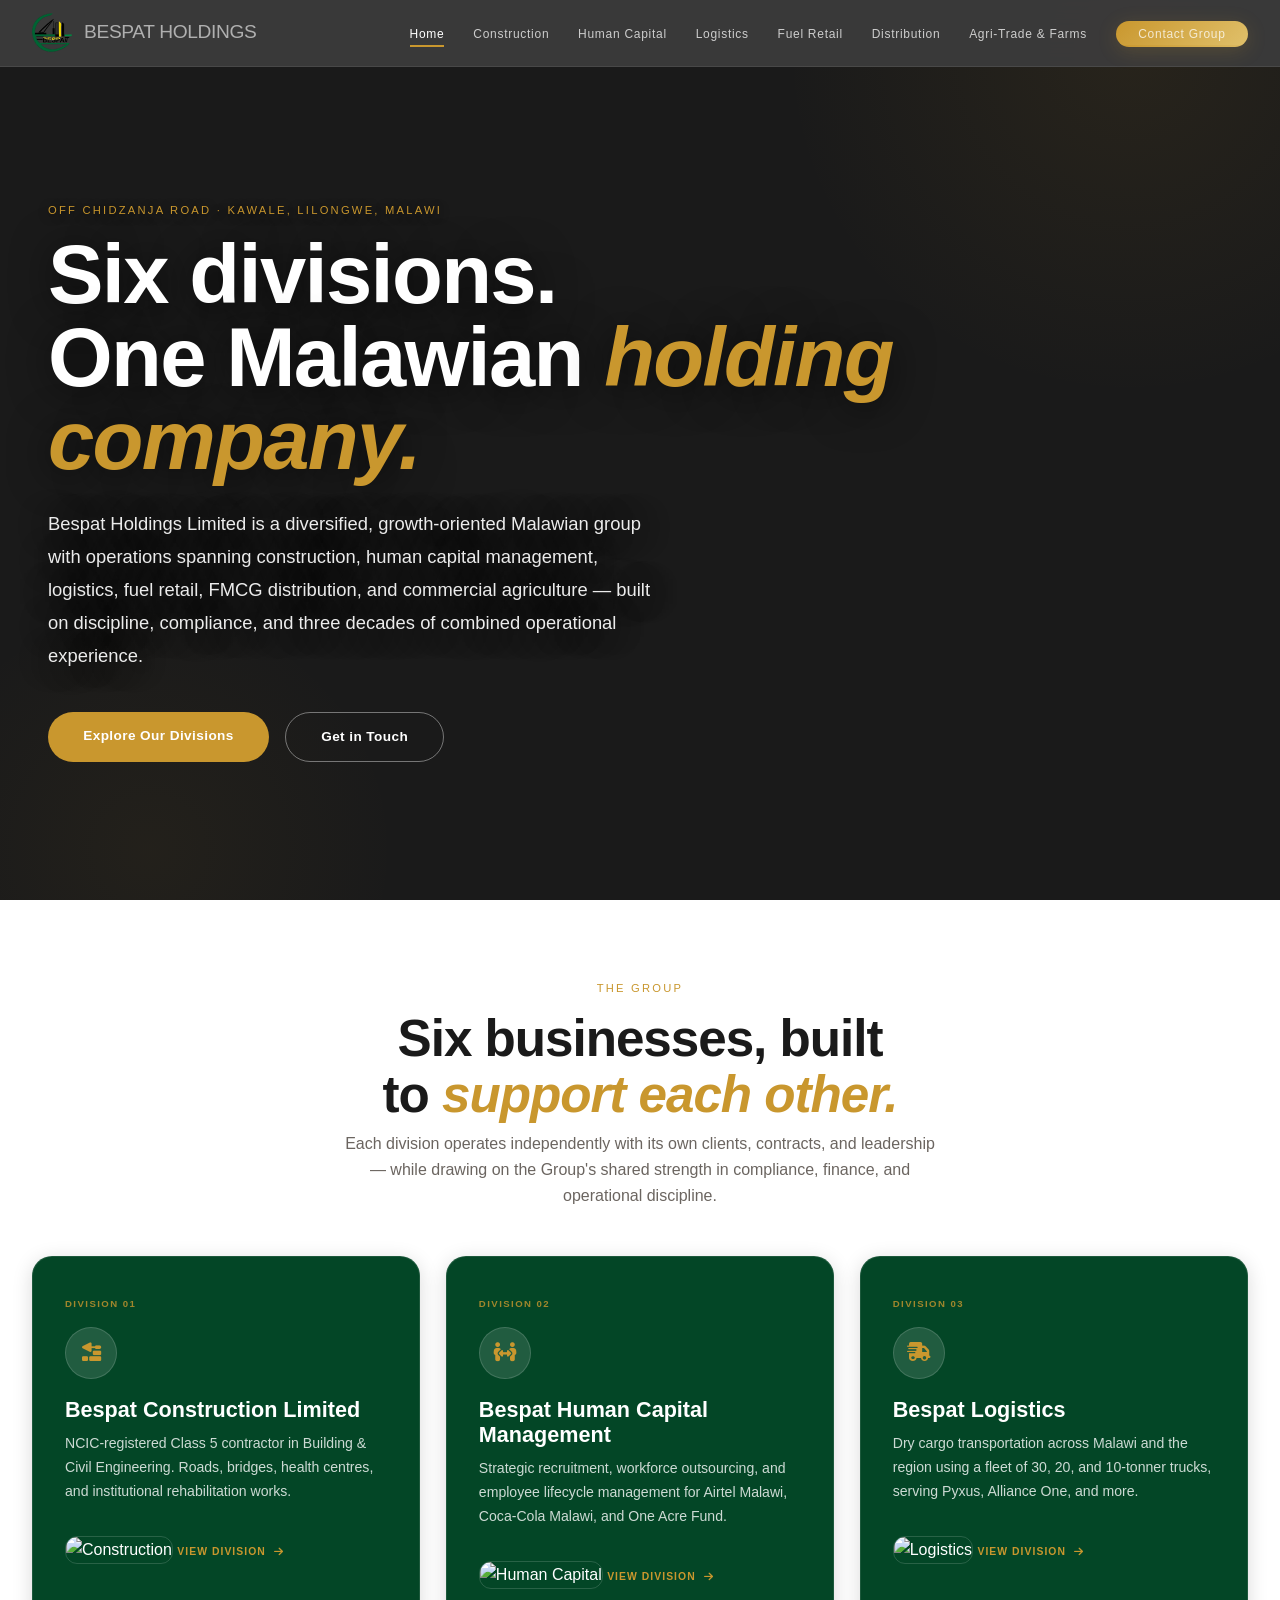
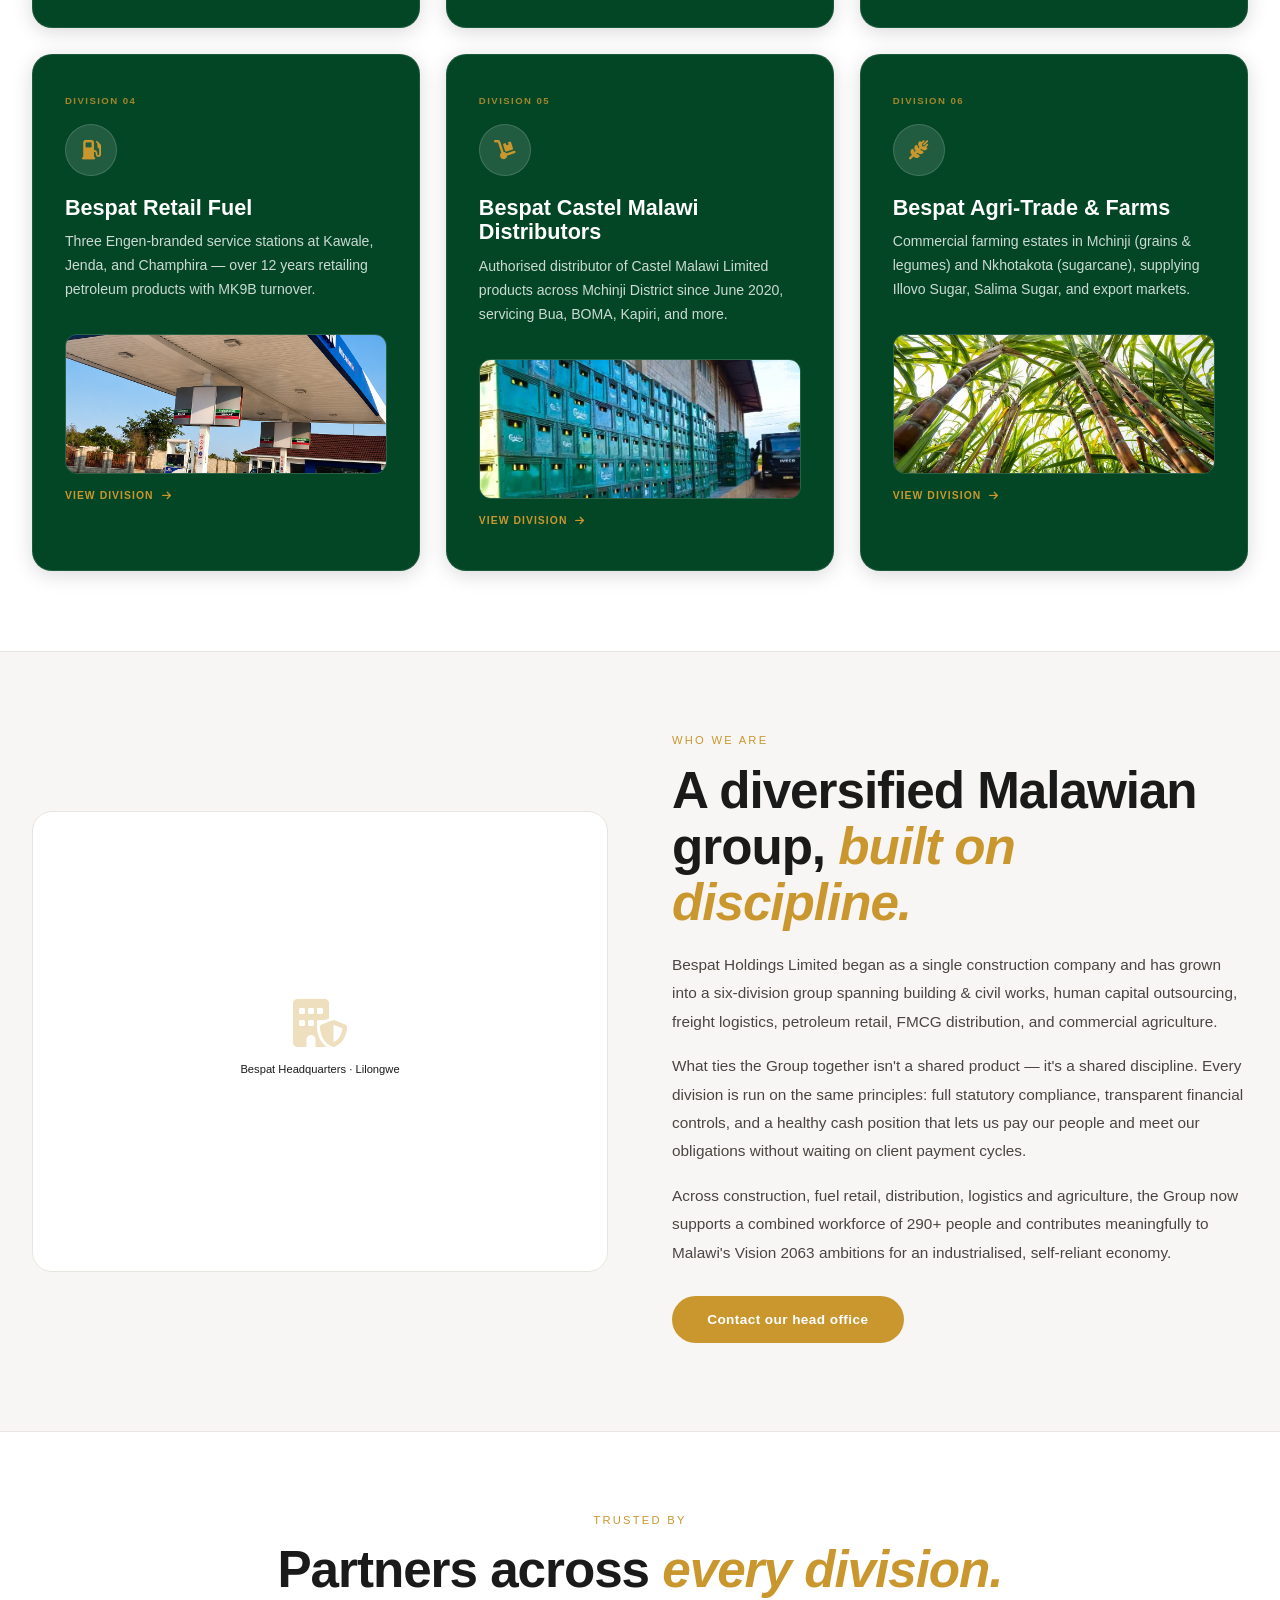
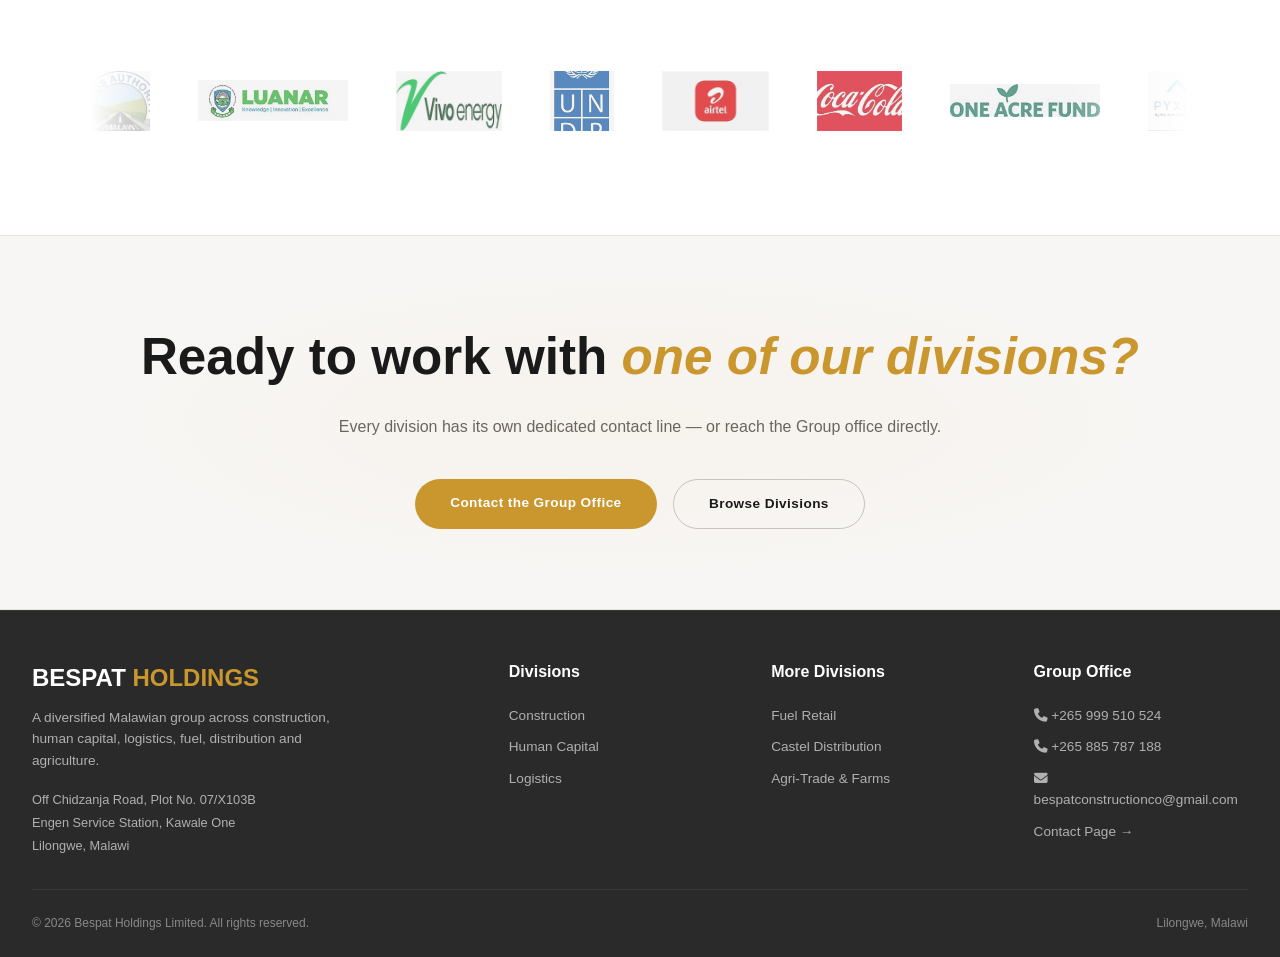
==== commit 268dea9b: "Remove hero-stat-row from index.html Removed the hero statistics section from the home page." ====
--- a/index.html
+++ b/index.html
@@ -866,11 +866,7 @@
                 <a class="btn btn-gold" href="#divisions">Explore Our Divisions</a>
                 <a class="btn btn-outline-light" href="contact-group.html">Get in Touch</a>
             </div>
-            <div class="hero-stat-row">
-                <div><div class="stat-num">6</div><div class="stat-label">Operating Divisions</div></div>
-                <div><div class="stat-num">290+</div><div class="stat-label">Group Employees</div></div>
-                <div><div class="stat-num">20+</div><div class="stat-label">Years Combined Experience</div></div>
-            </div>
+           
         </div>
     </header>
 
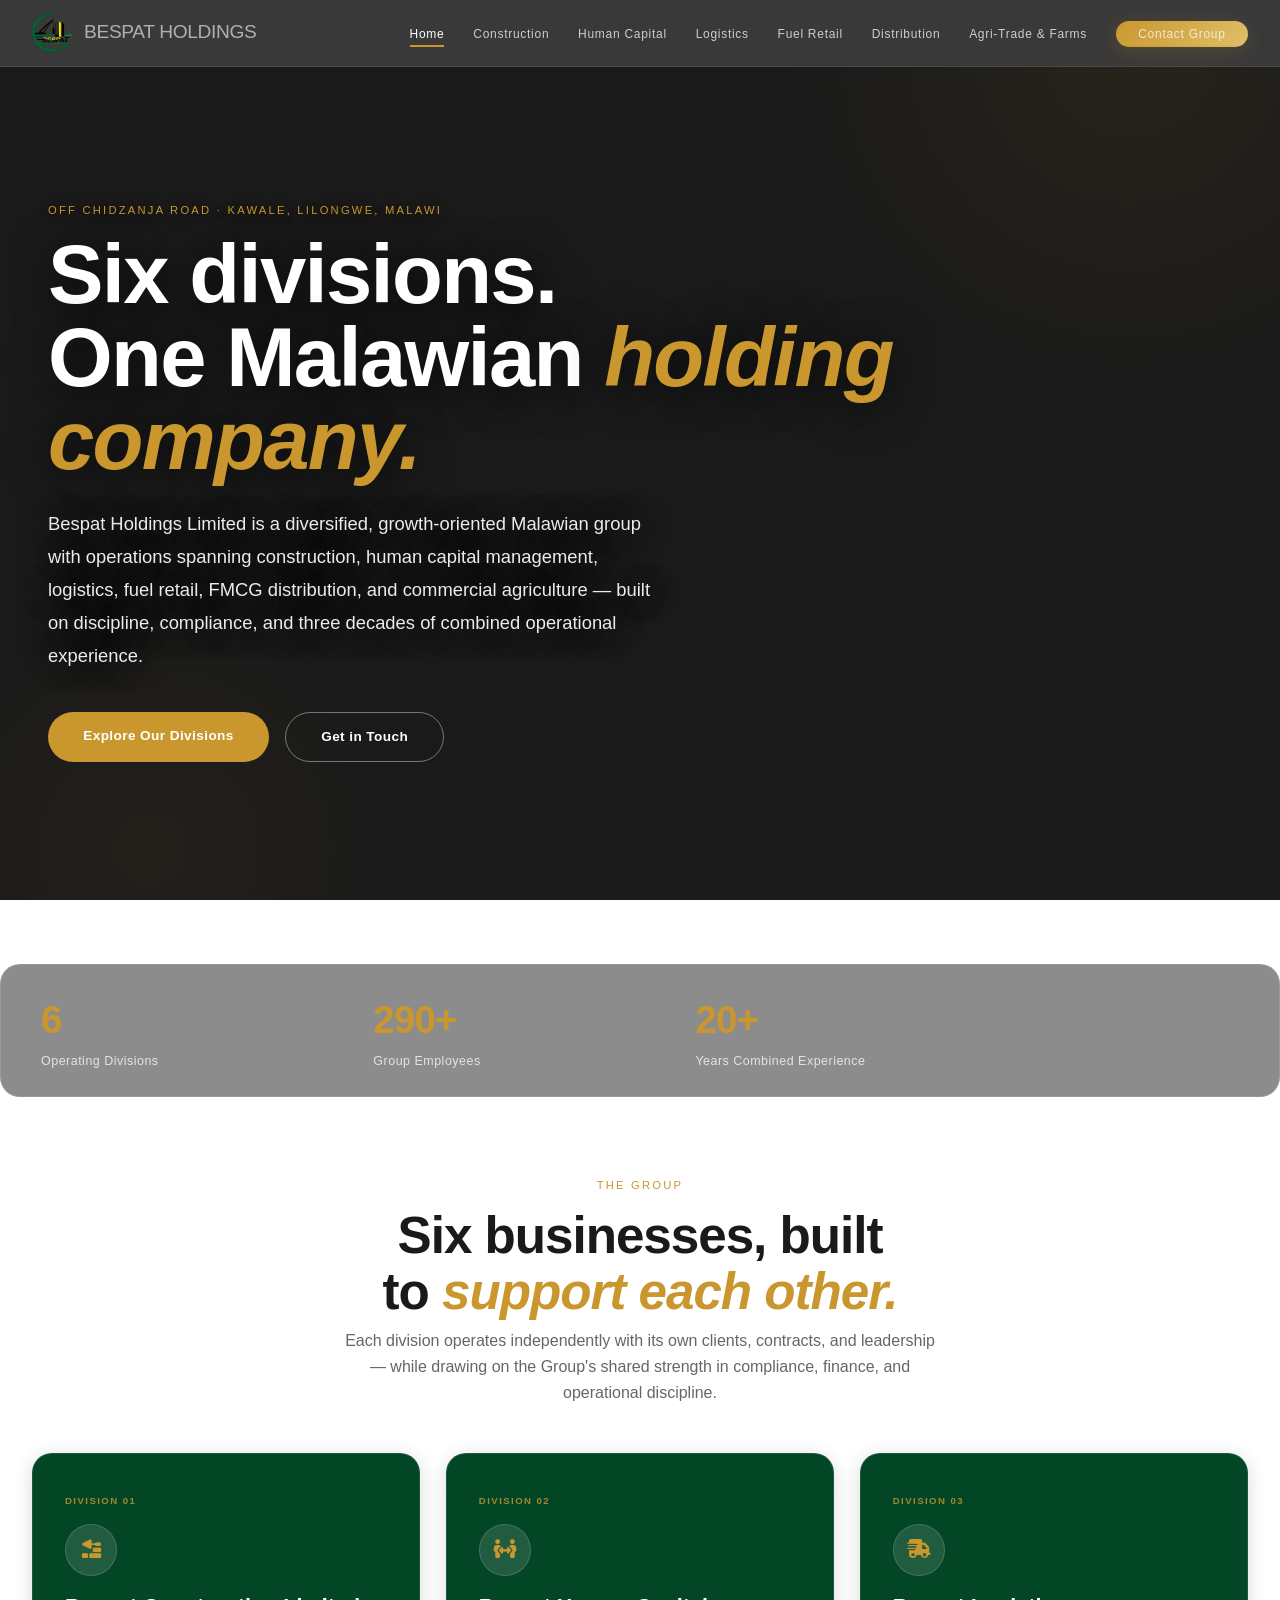
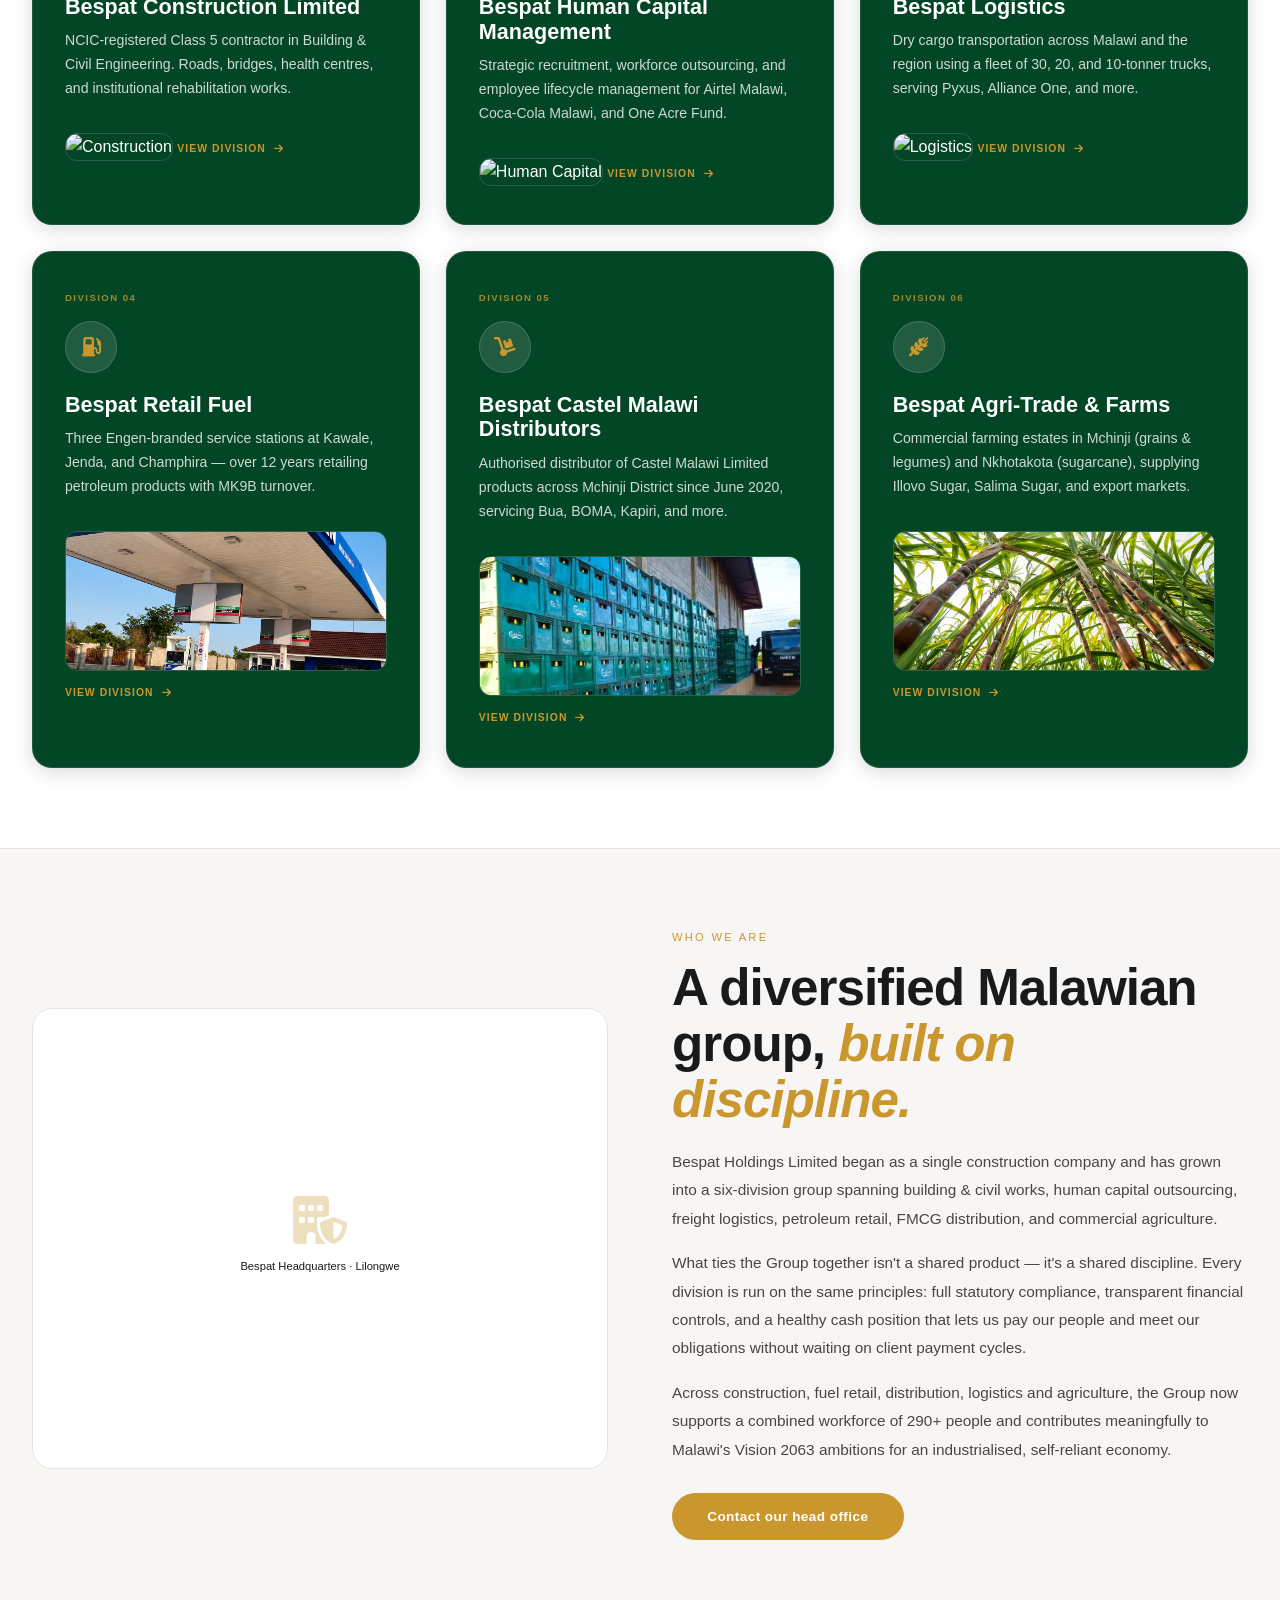
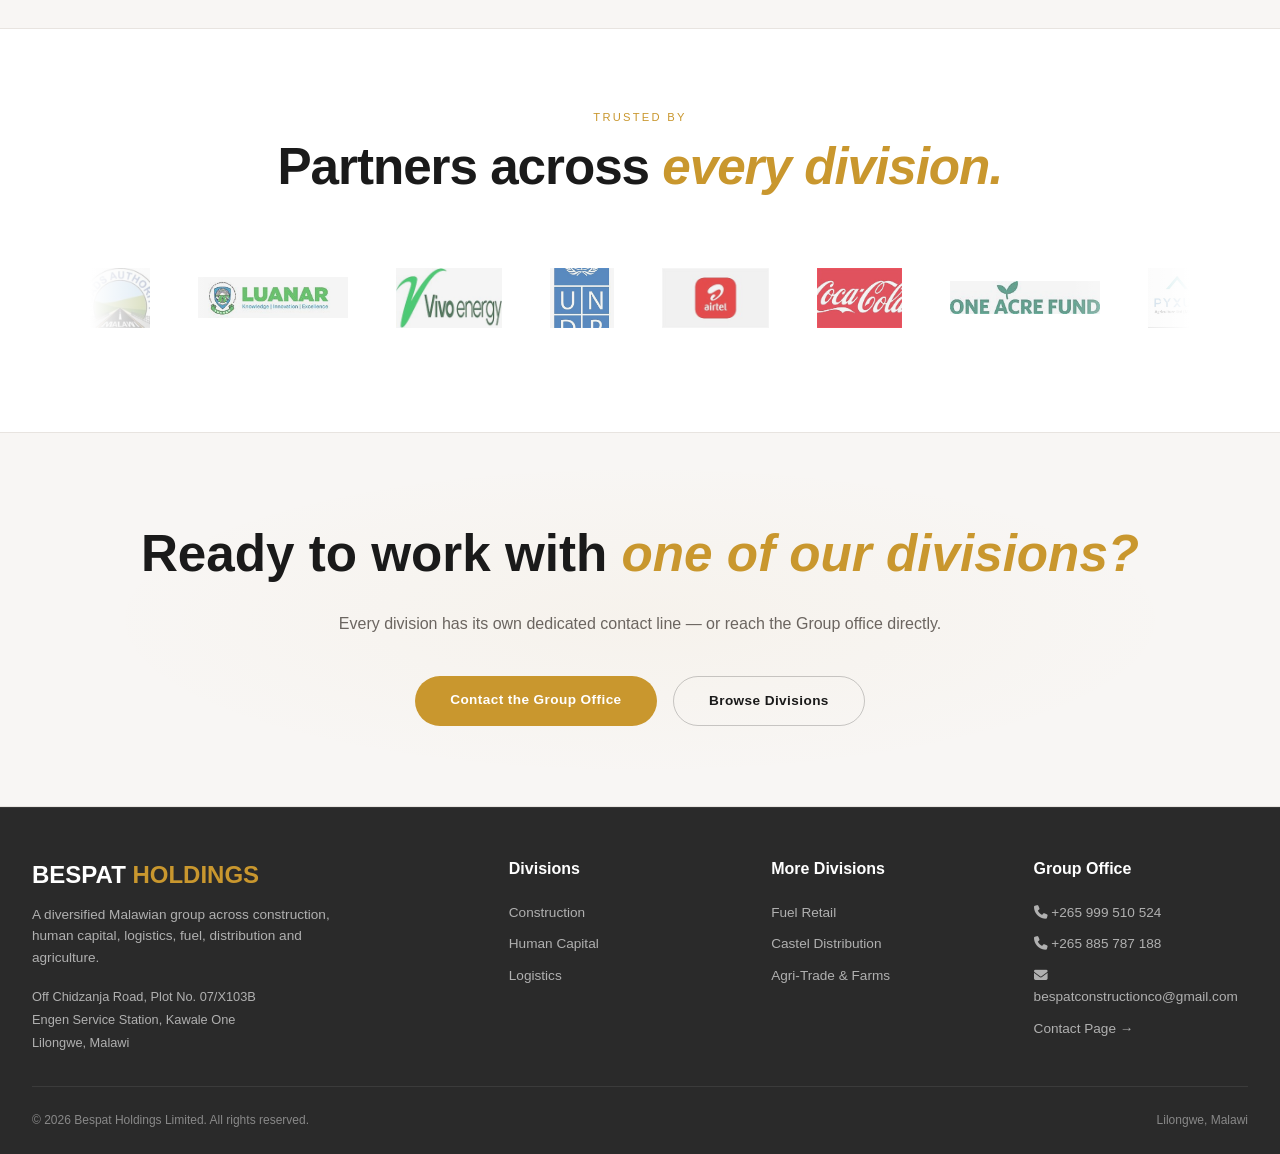
==== commit 959ffd9b: "Add hero statistics section to index.html Added a hero statistics row with operating divisions, grou" ====
--- a/index.html
+++ b/index.html
@@ -869,7 +869,12 @@
            
         </div>
     </header>
-
+ <div class="hero-stat-row">
+                <div><div class="stat-num">6</div><div class="stat-label">Operating Divisions</div></div>
+                <div><div class="stat-num">290+</div><div class="stat-label">Group Employees</div></div>
+                
+                <div><div class="stat-num">20+</div><div class="stat-label">Years Combined Experience</div></div>
+            </div>
     <!-- ══ DIVISIONS ── GREEN CARDS ══ -->
     <section class="sec" id="divisions" style="background: #ffffff;">
         <div class="container" style="max-width:1280px;margin:0 auto;padding:0 2rem;">
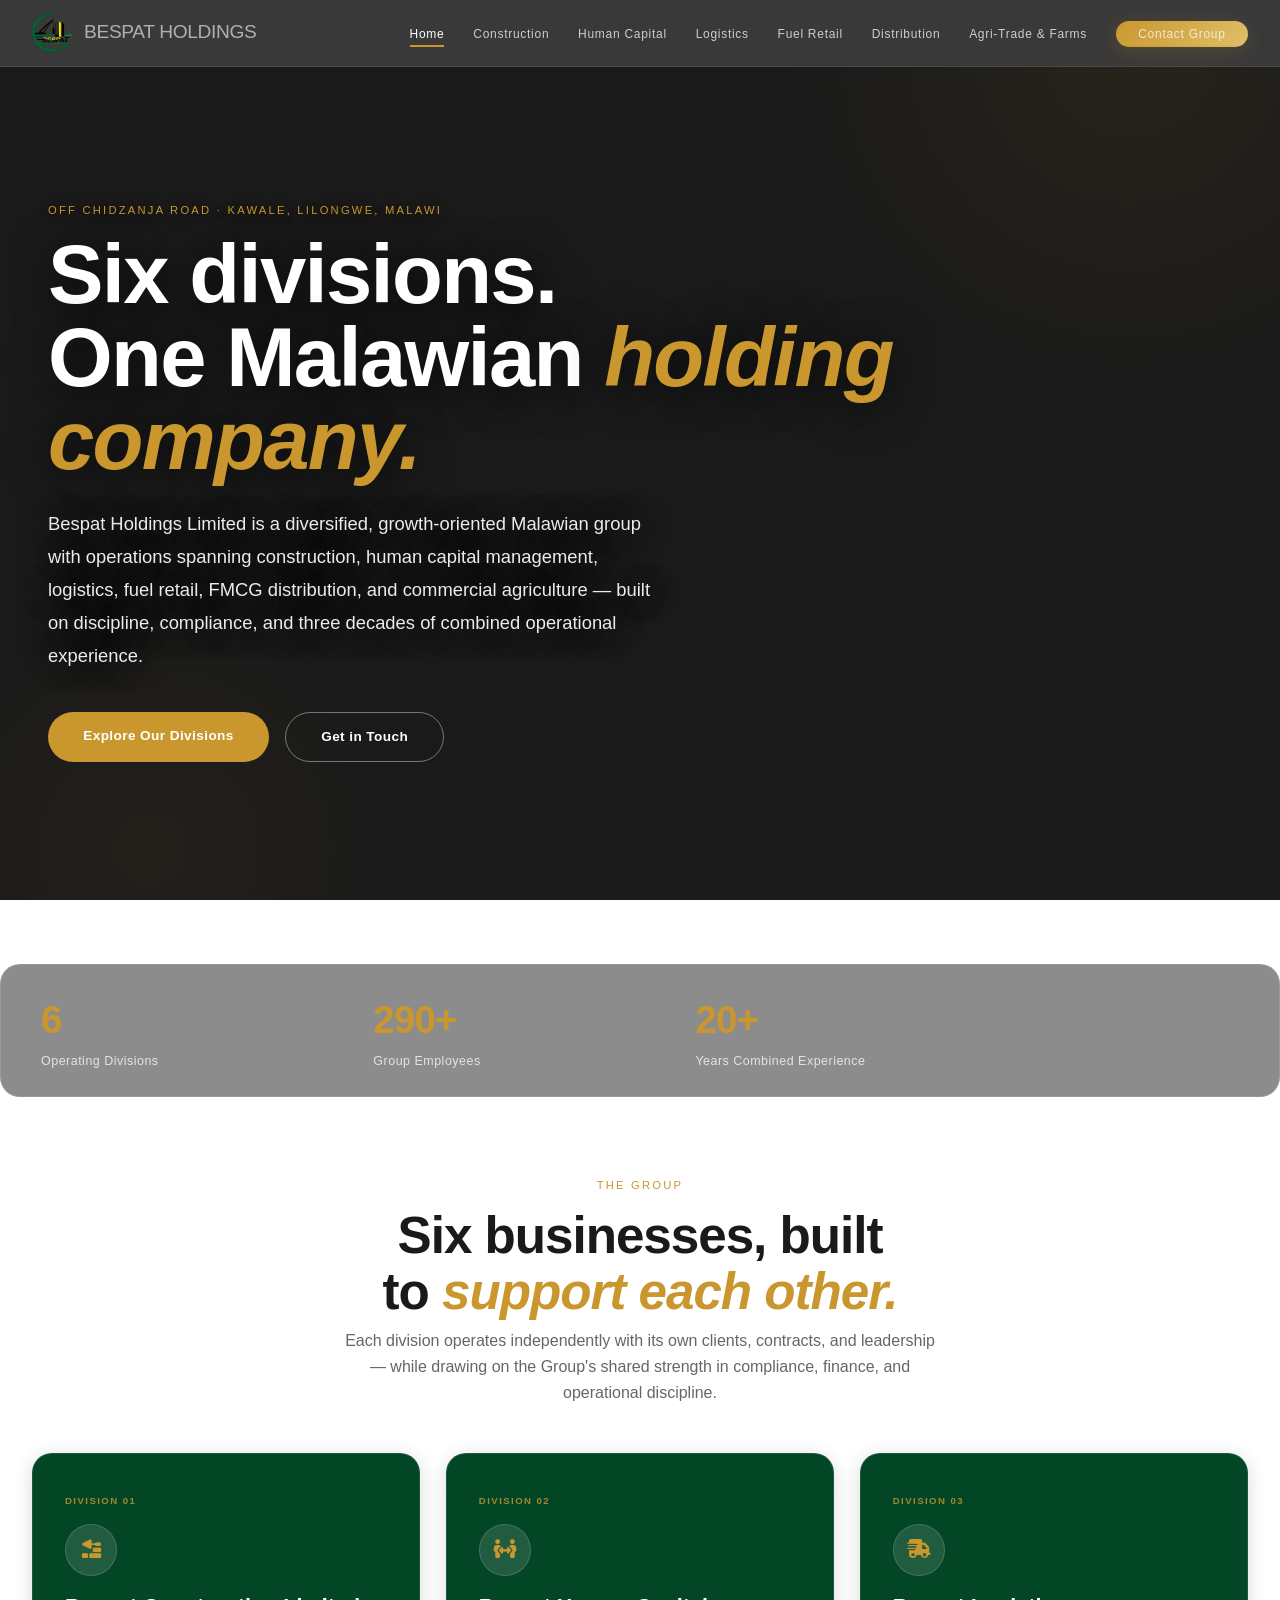
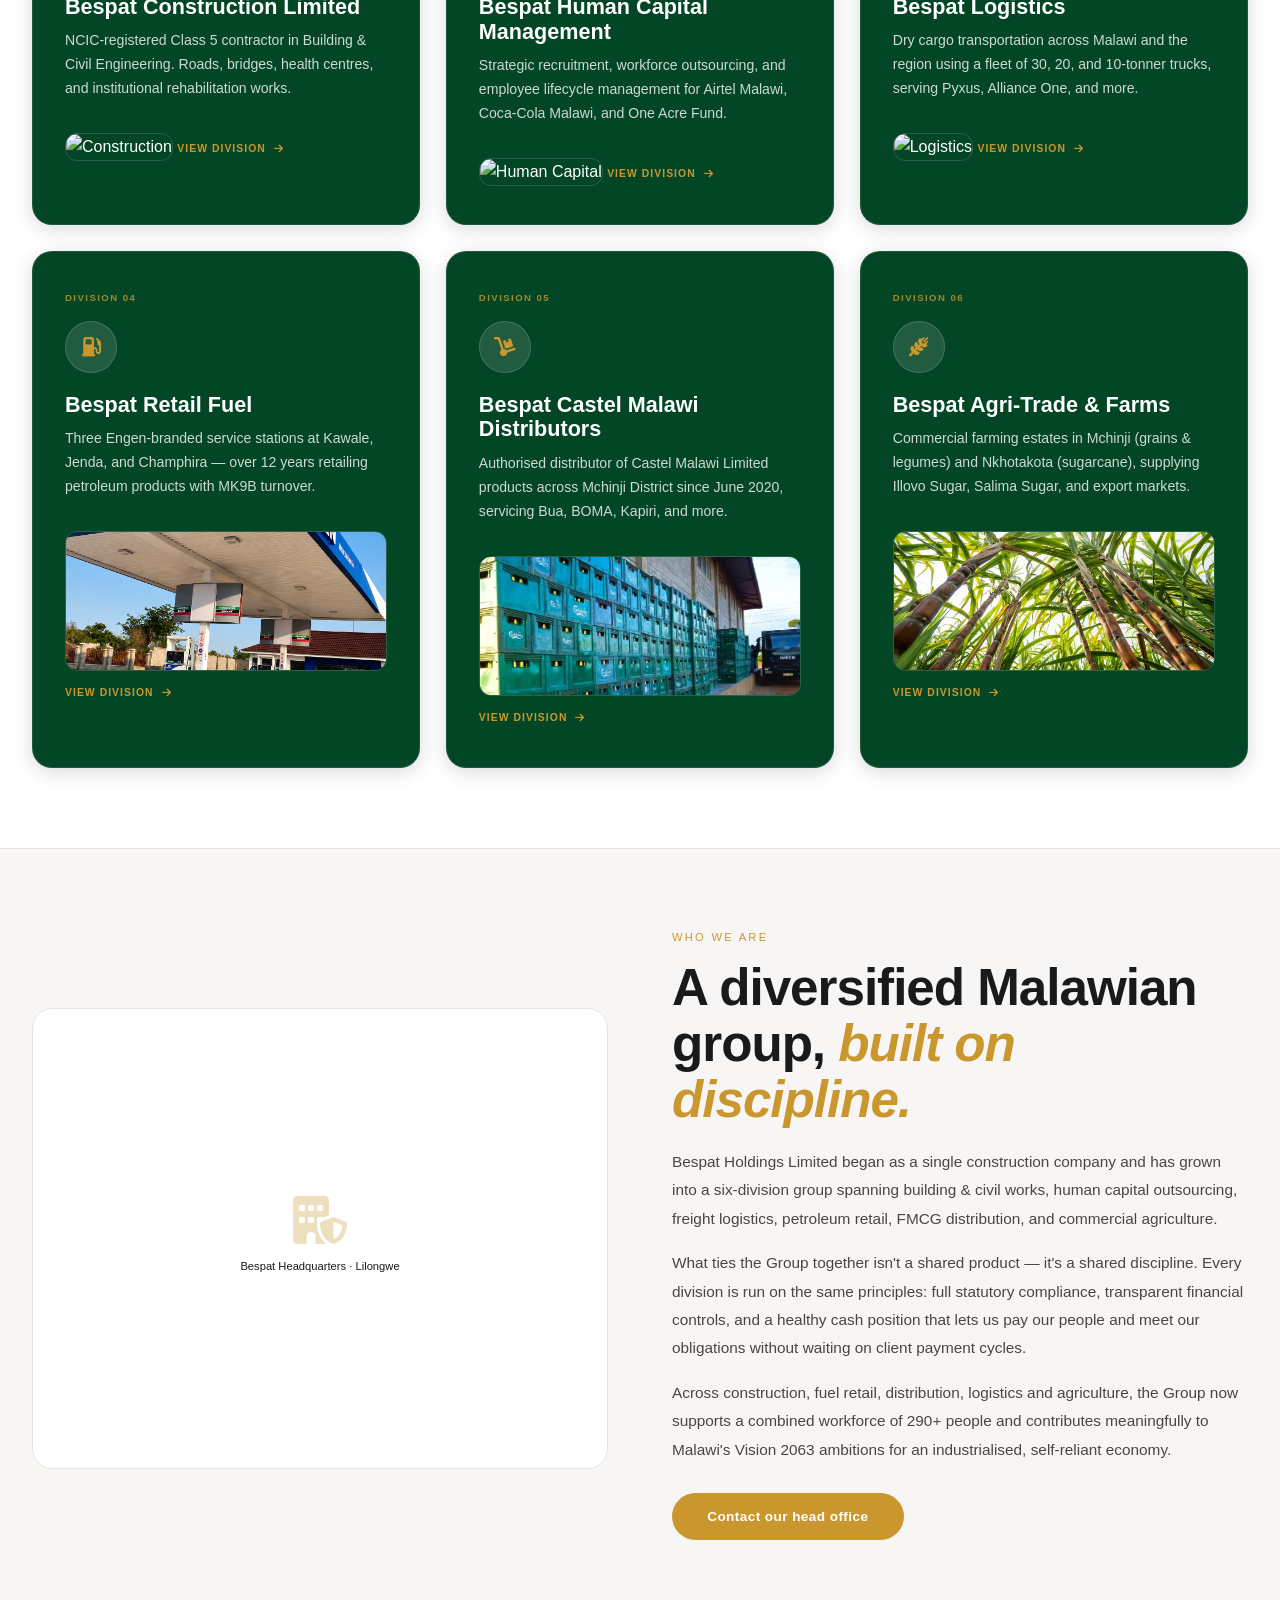
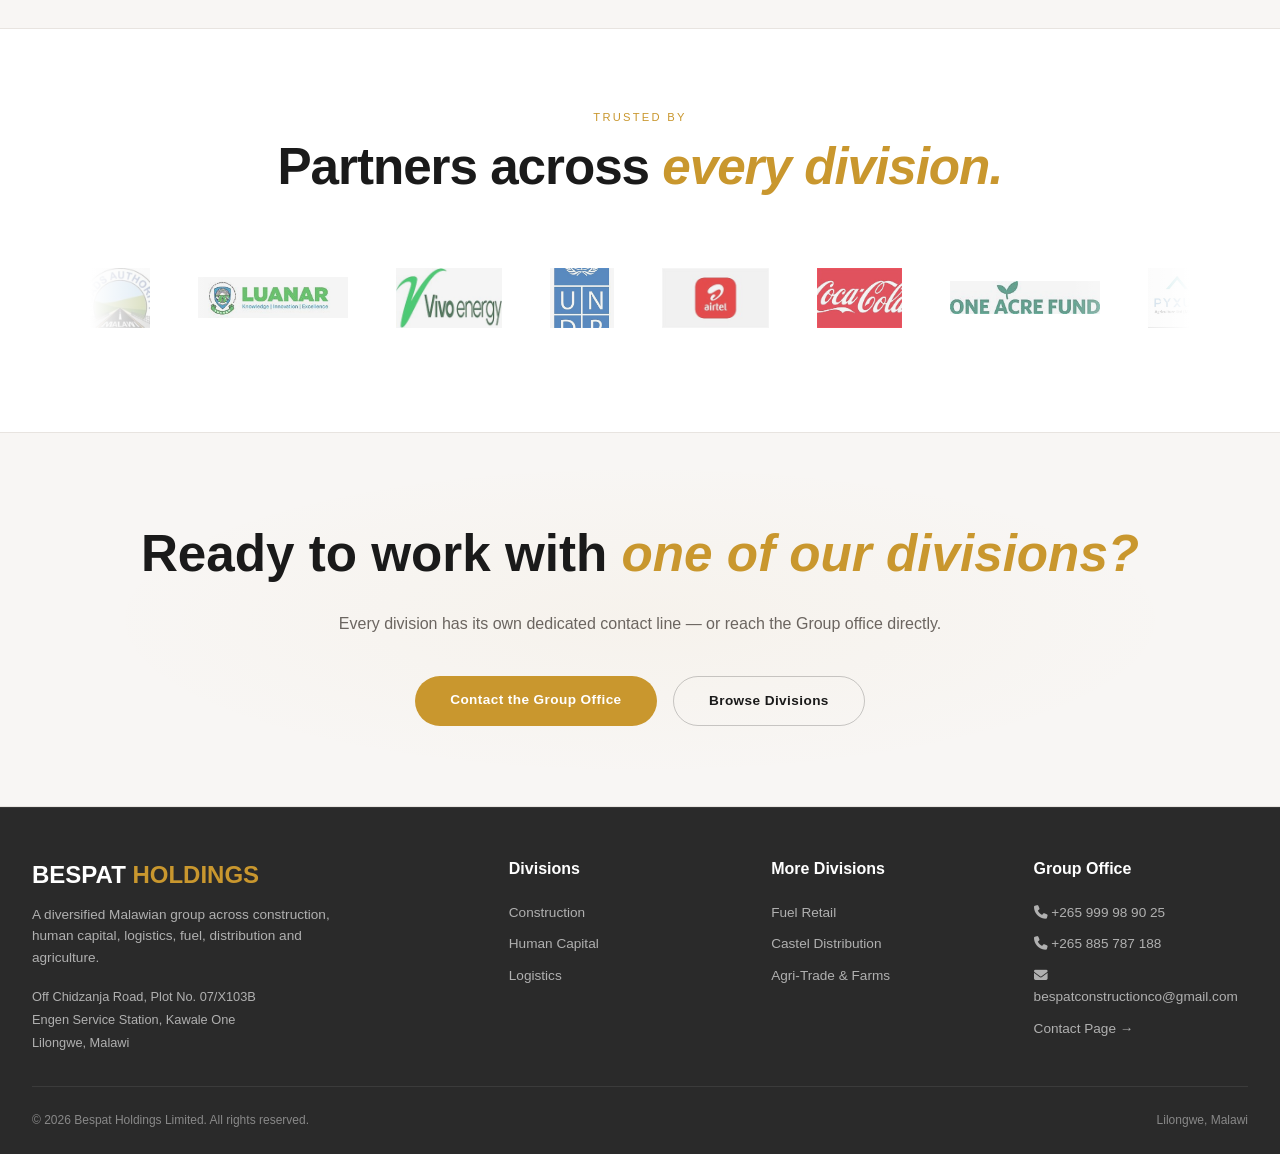
==== commit 4109a5d0: "Update footer phone number in index.html" ====
--- a/index.html
+++ b/index.html
@@ -1046,7 +1046,7 @@
             </div>
             <div class="footer-col">
                 <h4>Group Office</h4>
-                <a href="tel:+265999510524"><i class="fa-solid fa-phone"></i> +265 999 510 524</a>
+                <a href="tel:+265999989025"><i class="fa-solid fa-phone"></i> +265 999 98 90 25</a>
                 <a href="tel:+265885787188"><i class="fa-solid fa-phone"></i> +265 885 787 188</a>
                 <a href="mailto:bespatconstructionco@gmail.com"><i class="fa-solid fa-envelope"></i> bespatconstructionco@gmail.com</a>
                 <a href="contact-group.html">Contact Page →</a>
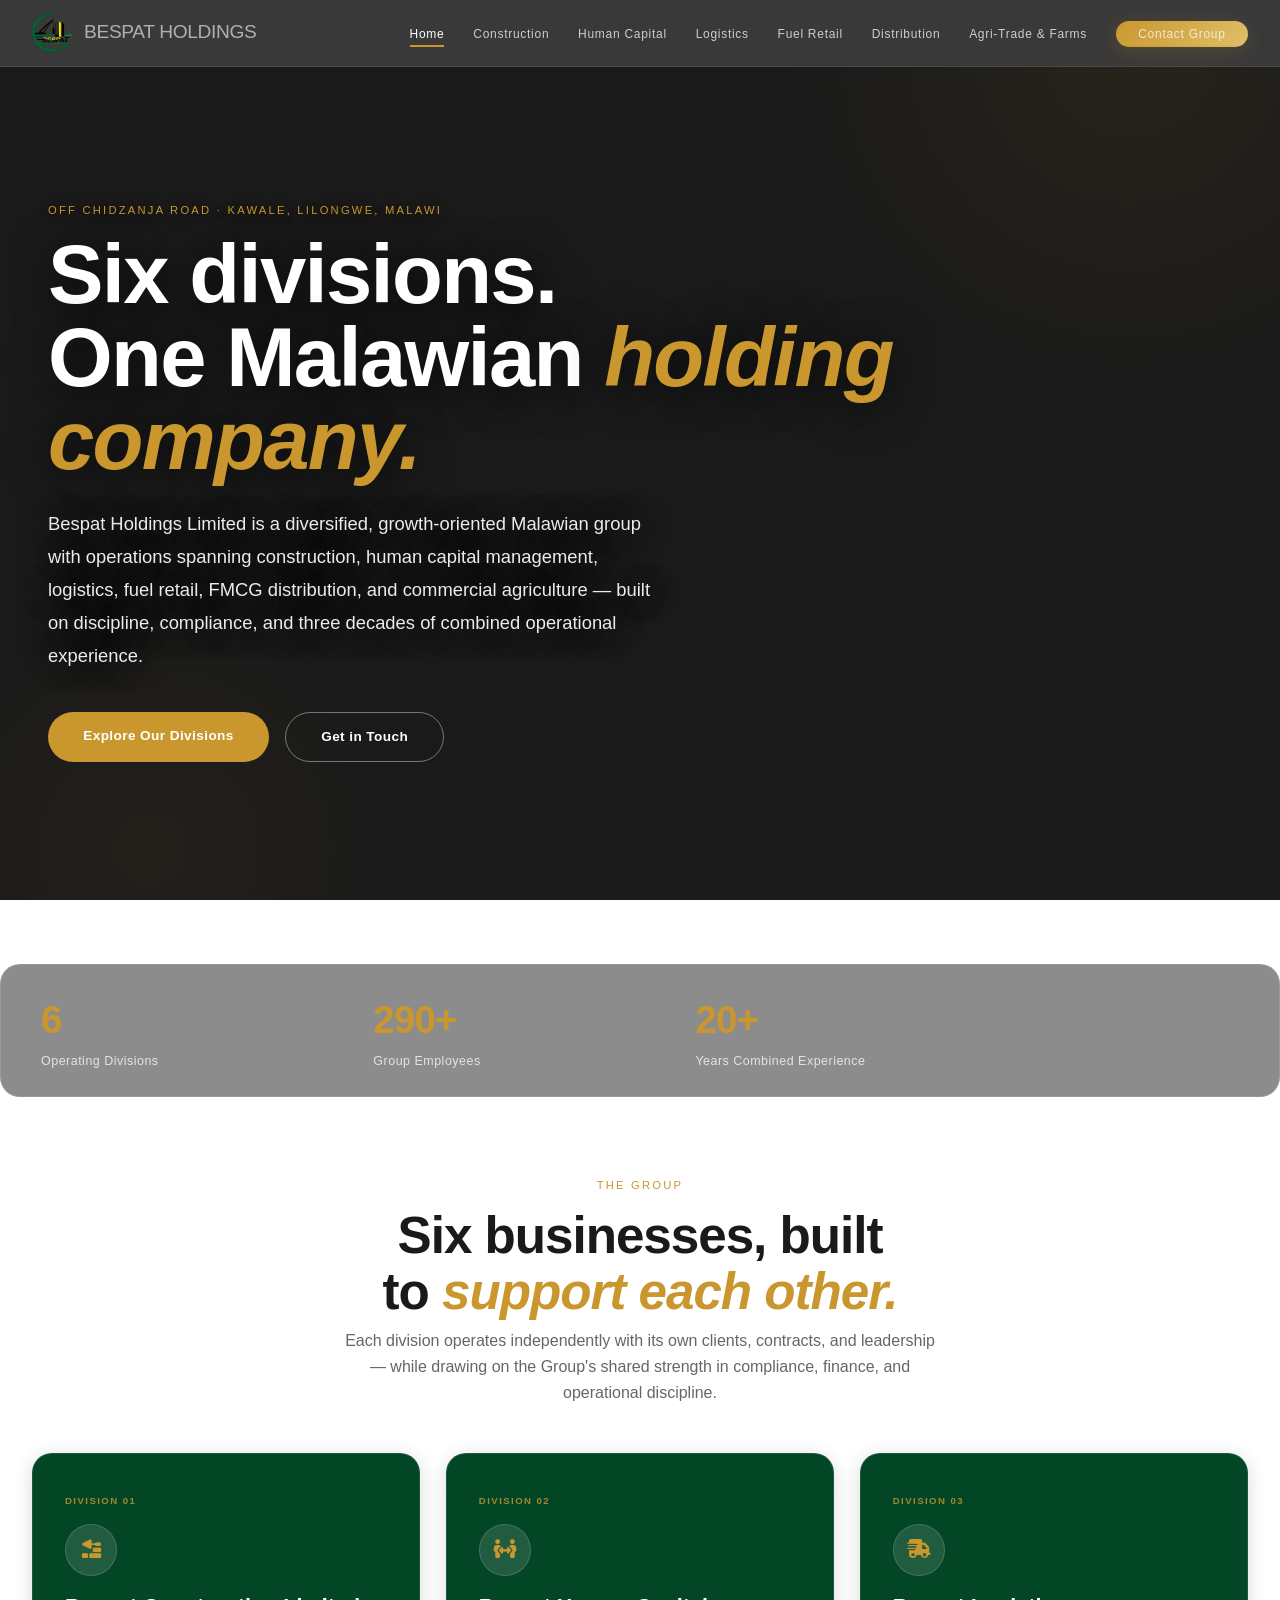
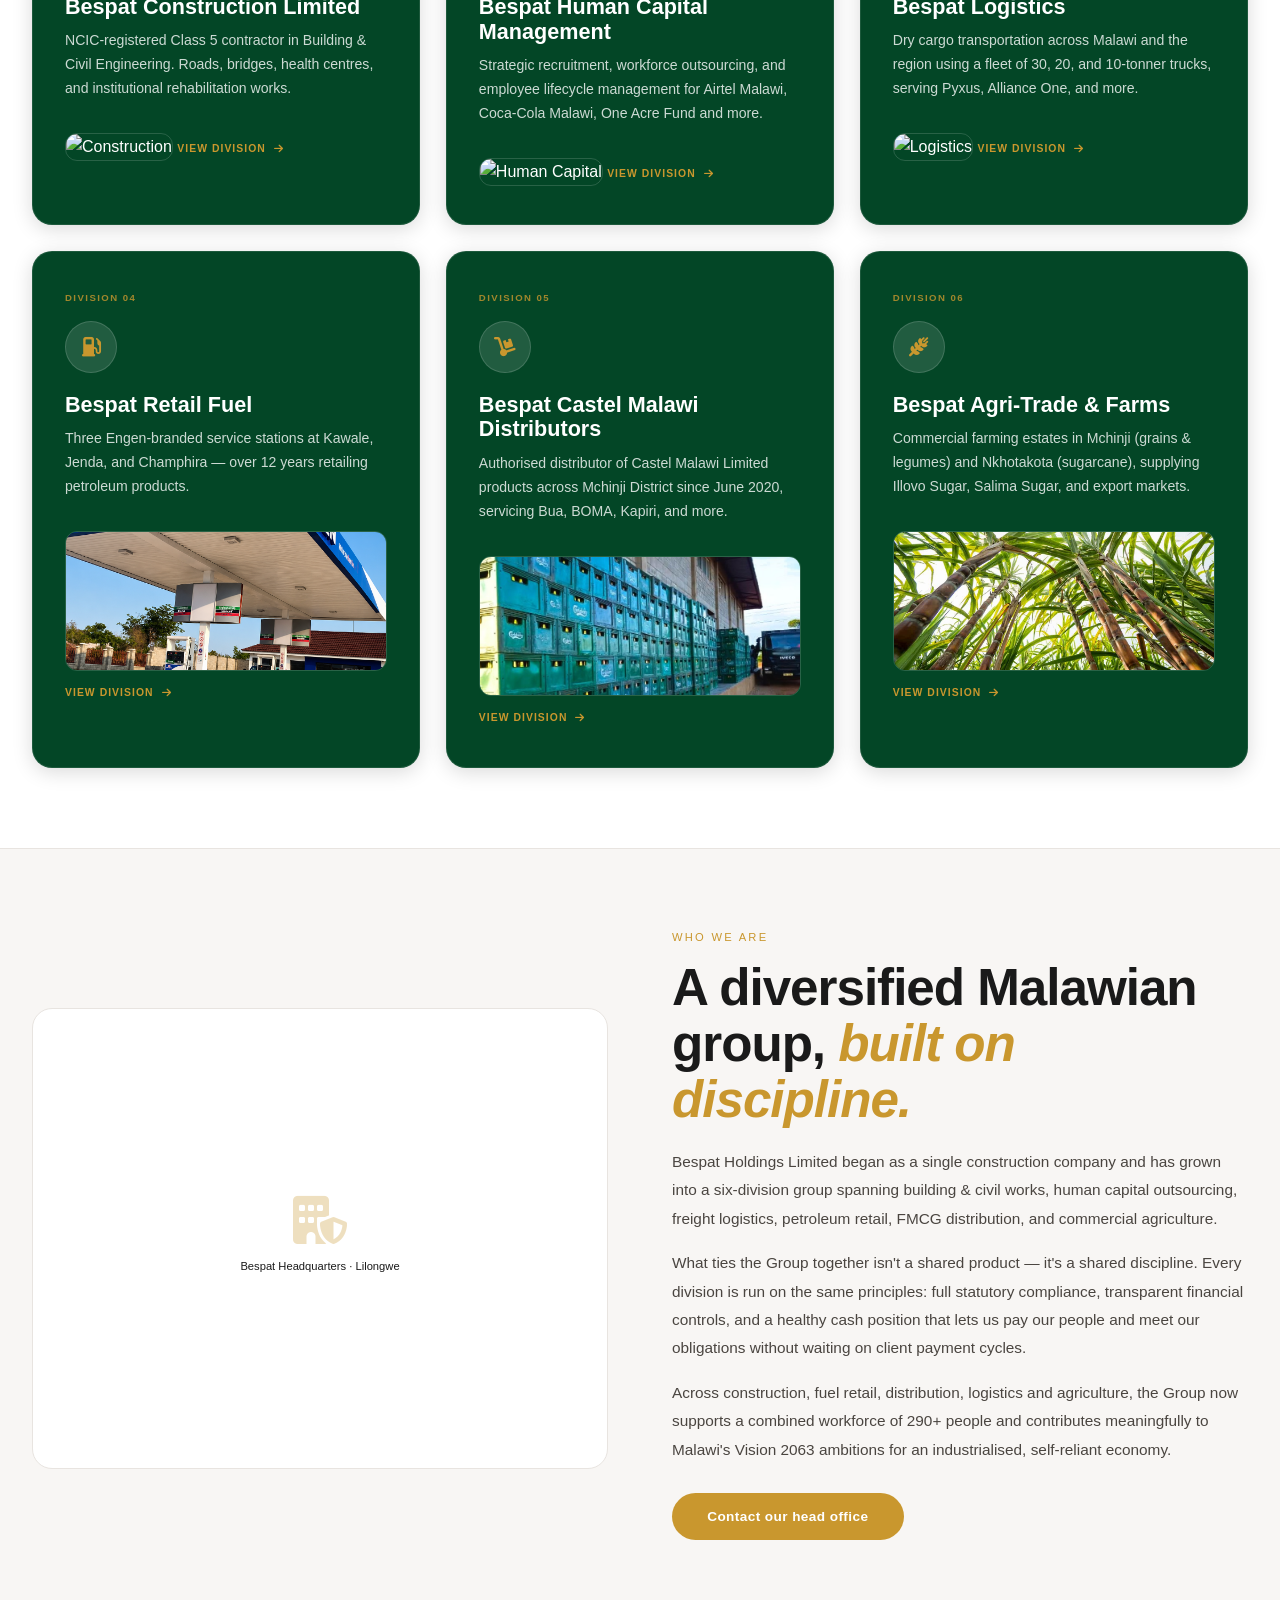
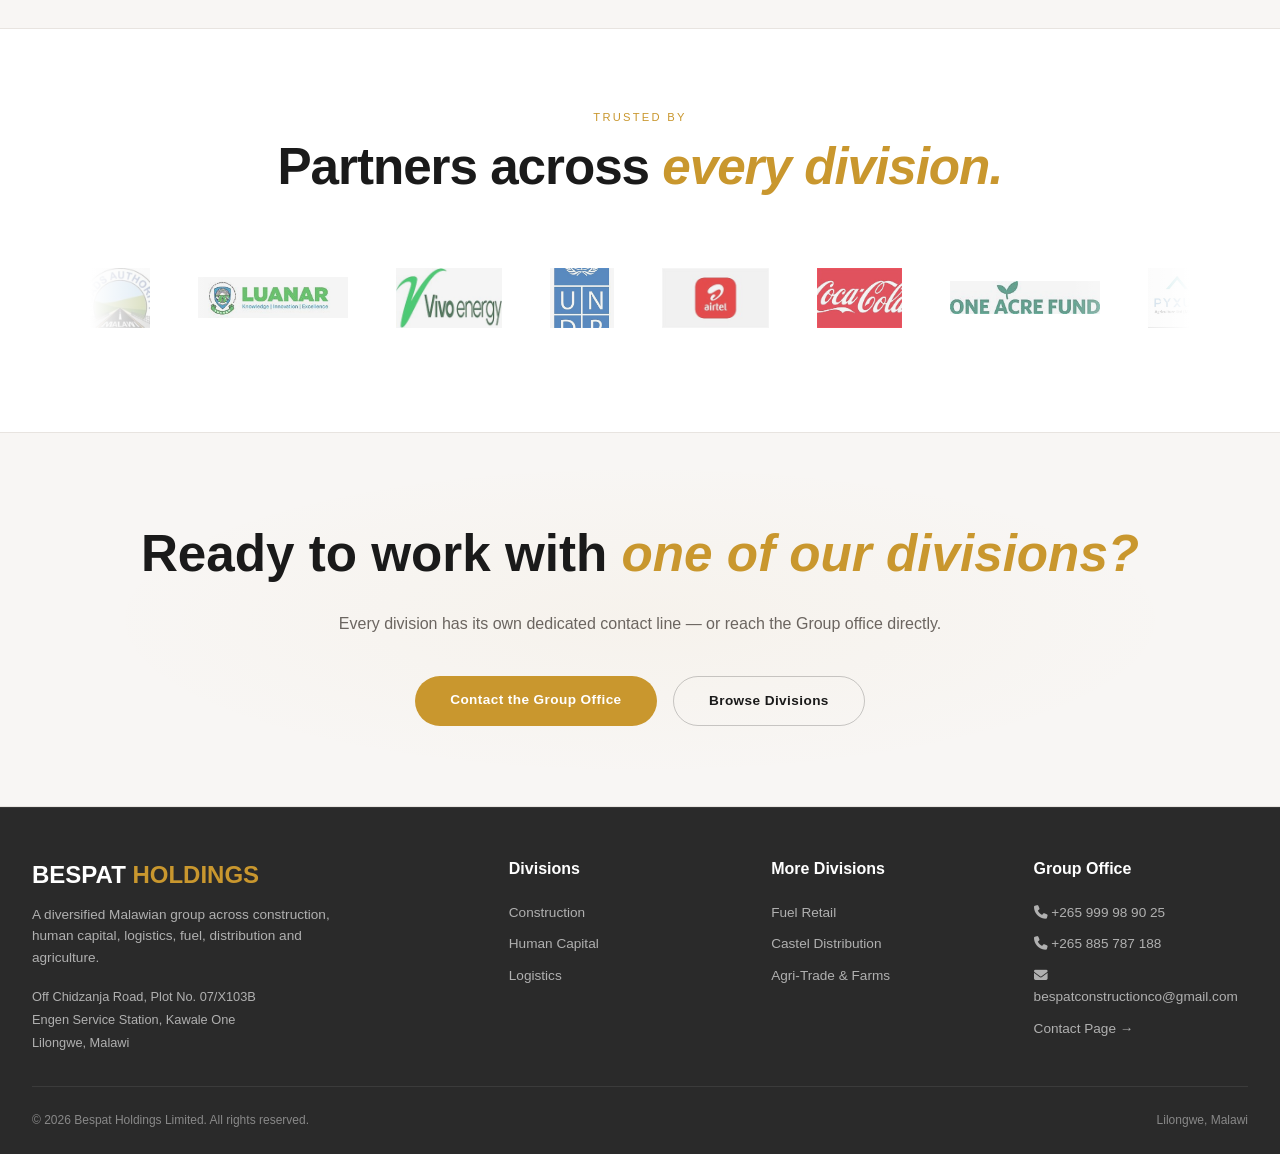
==== commit 2575e991: "Update division descriptions in index.html" ====
--- a/index.html
+++ b/index.html
@@ -899,7 +899,7 @@
                     <span class="pillar-num">DIVISION 02</span>
                     <div class="pillar-icon"><i class="fa-solid fa-people-arrows"></i></div>
                     <h3>Bespat Human Capital Management</h3>
-                    <p>Strategic recruitment, workforce outsourcing, and employee lifecycle management for Airtel Malawi, Coca-Cola Malawi, and One Acre Fund.</p>
+                    <p>Strategic recruitment, workforce outsourcing, and employee lifecycle management for Airtel Malawi, Coca-Cola Malawi, One Acre Fund and more.</p>
                     <img src="human.jpeg" alt="Human Capital" class="division-img" />
                     <span class="pillar-link">View Division <i class="fa-solid fa-arrow-right"></i></span>
                 </a>
@@ -917,7 +917,7 @@
                     <span class="pillar-num">DIVISION 04</span>
                     <div class="pillar-icon"><i class="fa-solid fa-gas-pump"></i></div>
                     <h3>Bespat Retail Fuel</h3>
-                    <p>Three Engen-branded service stations at Kawale, Jenda, and Champhira — over 12 years retailing petroleum products with MK9B turnover.</p>
+                    <p>Three Engen-branded service stations at Kawale, Jenda, and Champhira — over 12 years retailing petroleum products.</p>
                     <img src="fuel-station.png" alt="Fuel Retail" class="division-img" />
                     <span class="pillar-link">View Division <i class="fa-solid fa-arrow-right"></i></span>
                 </a>
